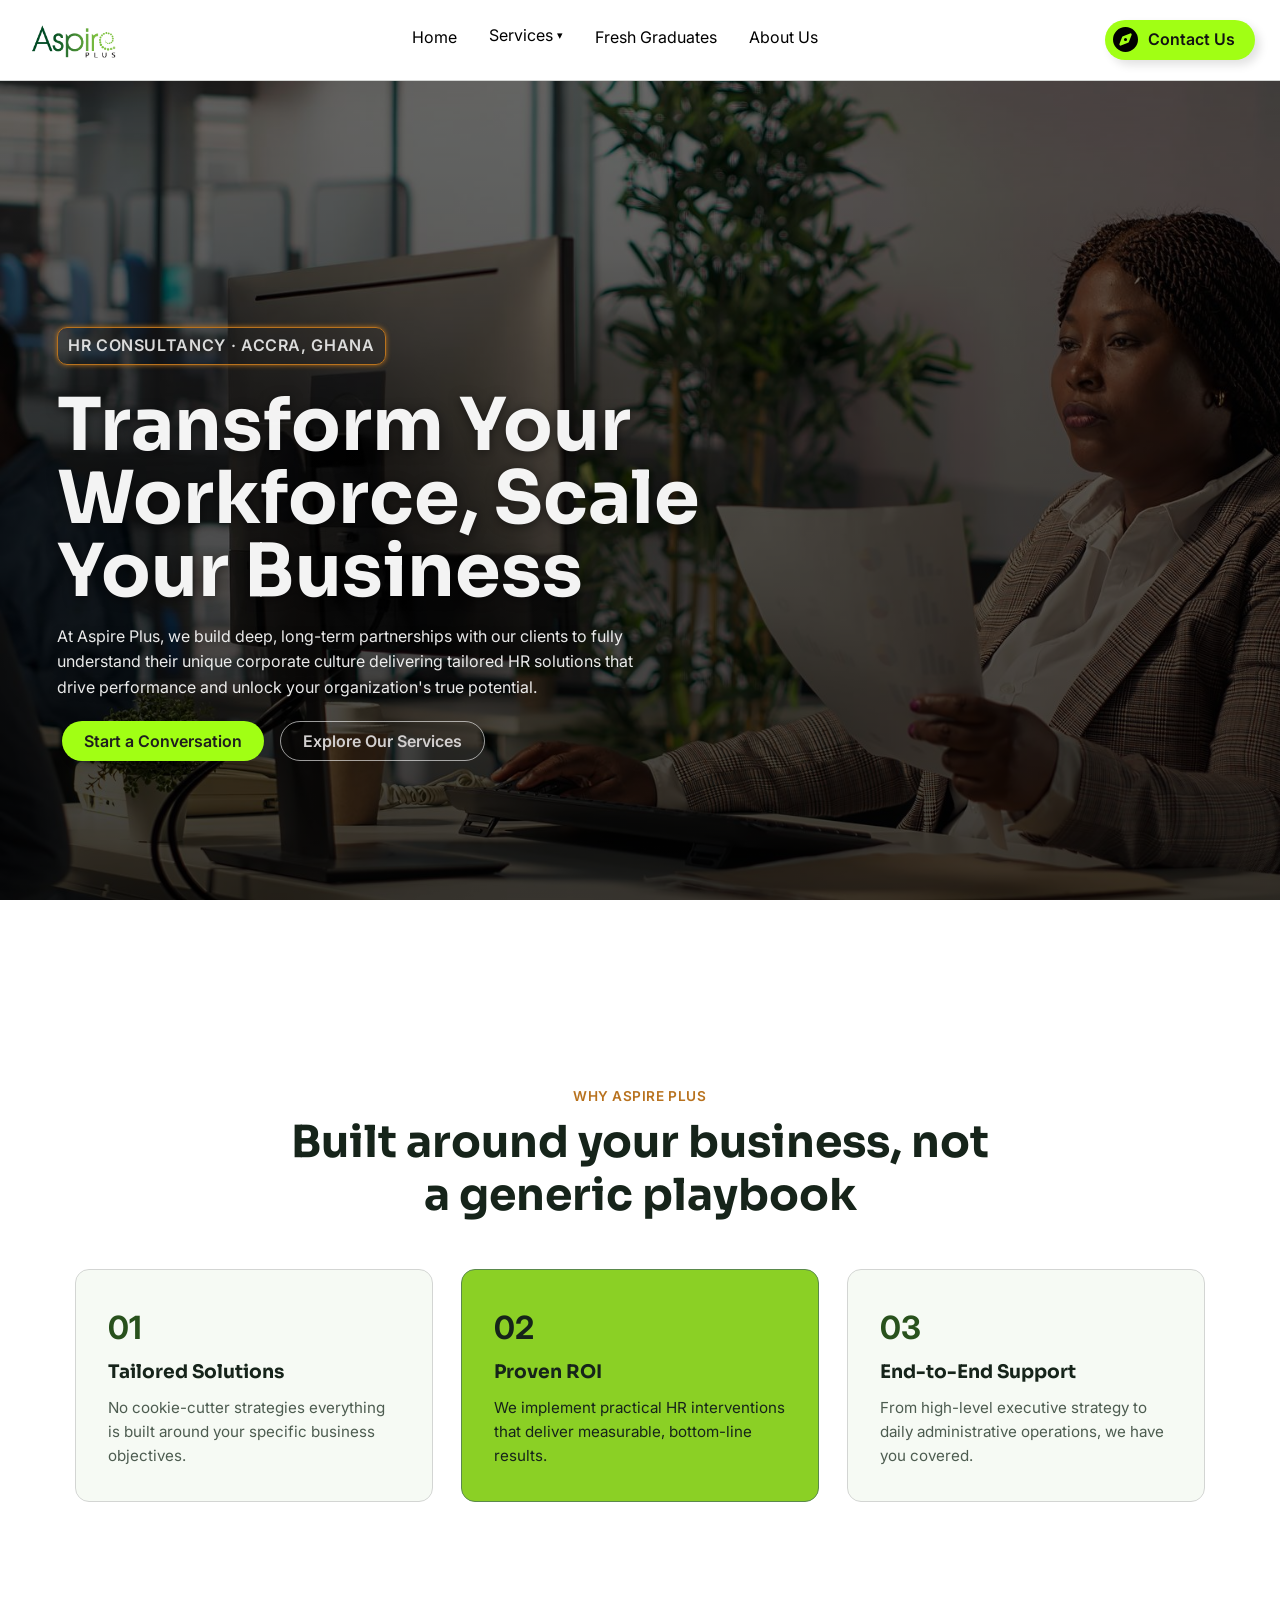
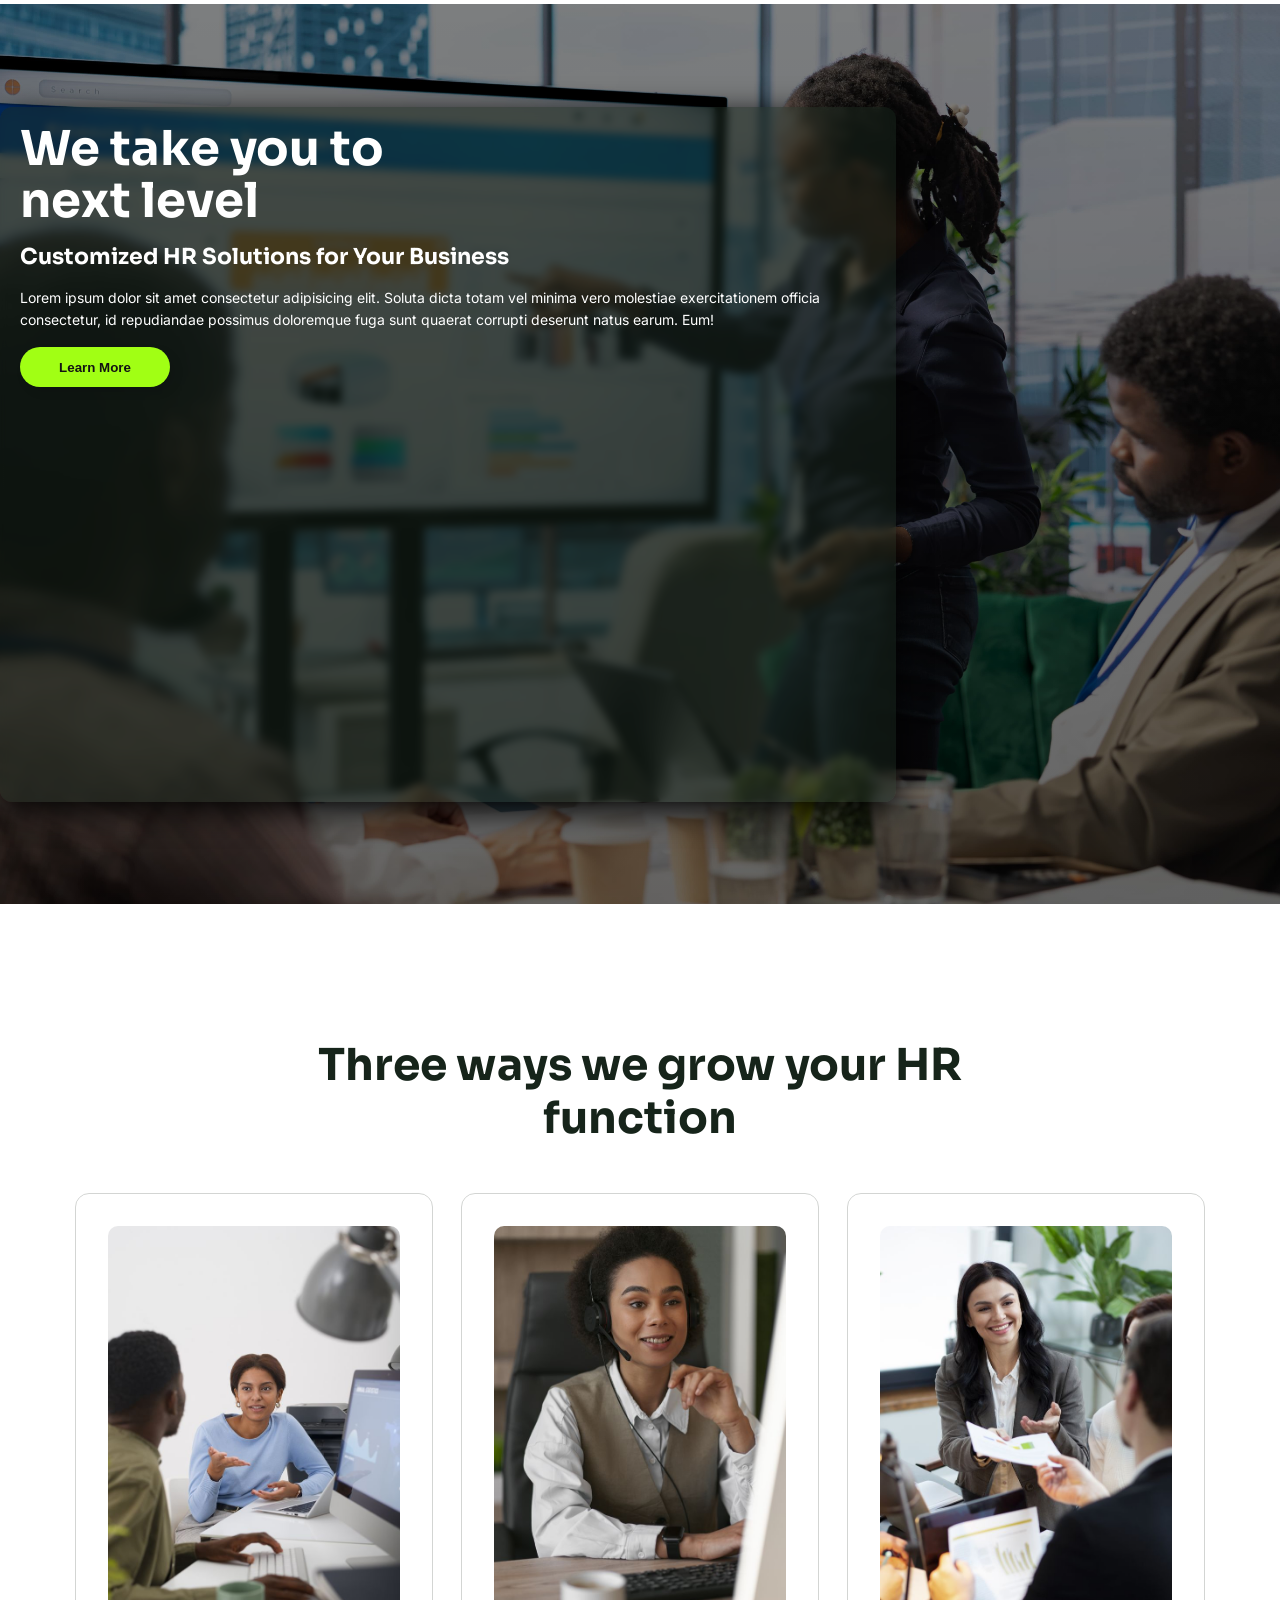
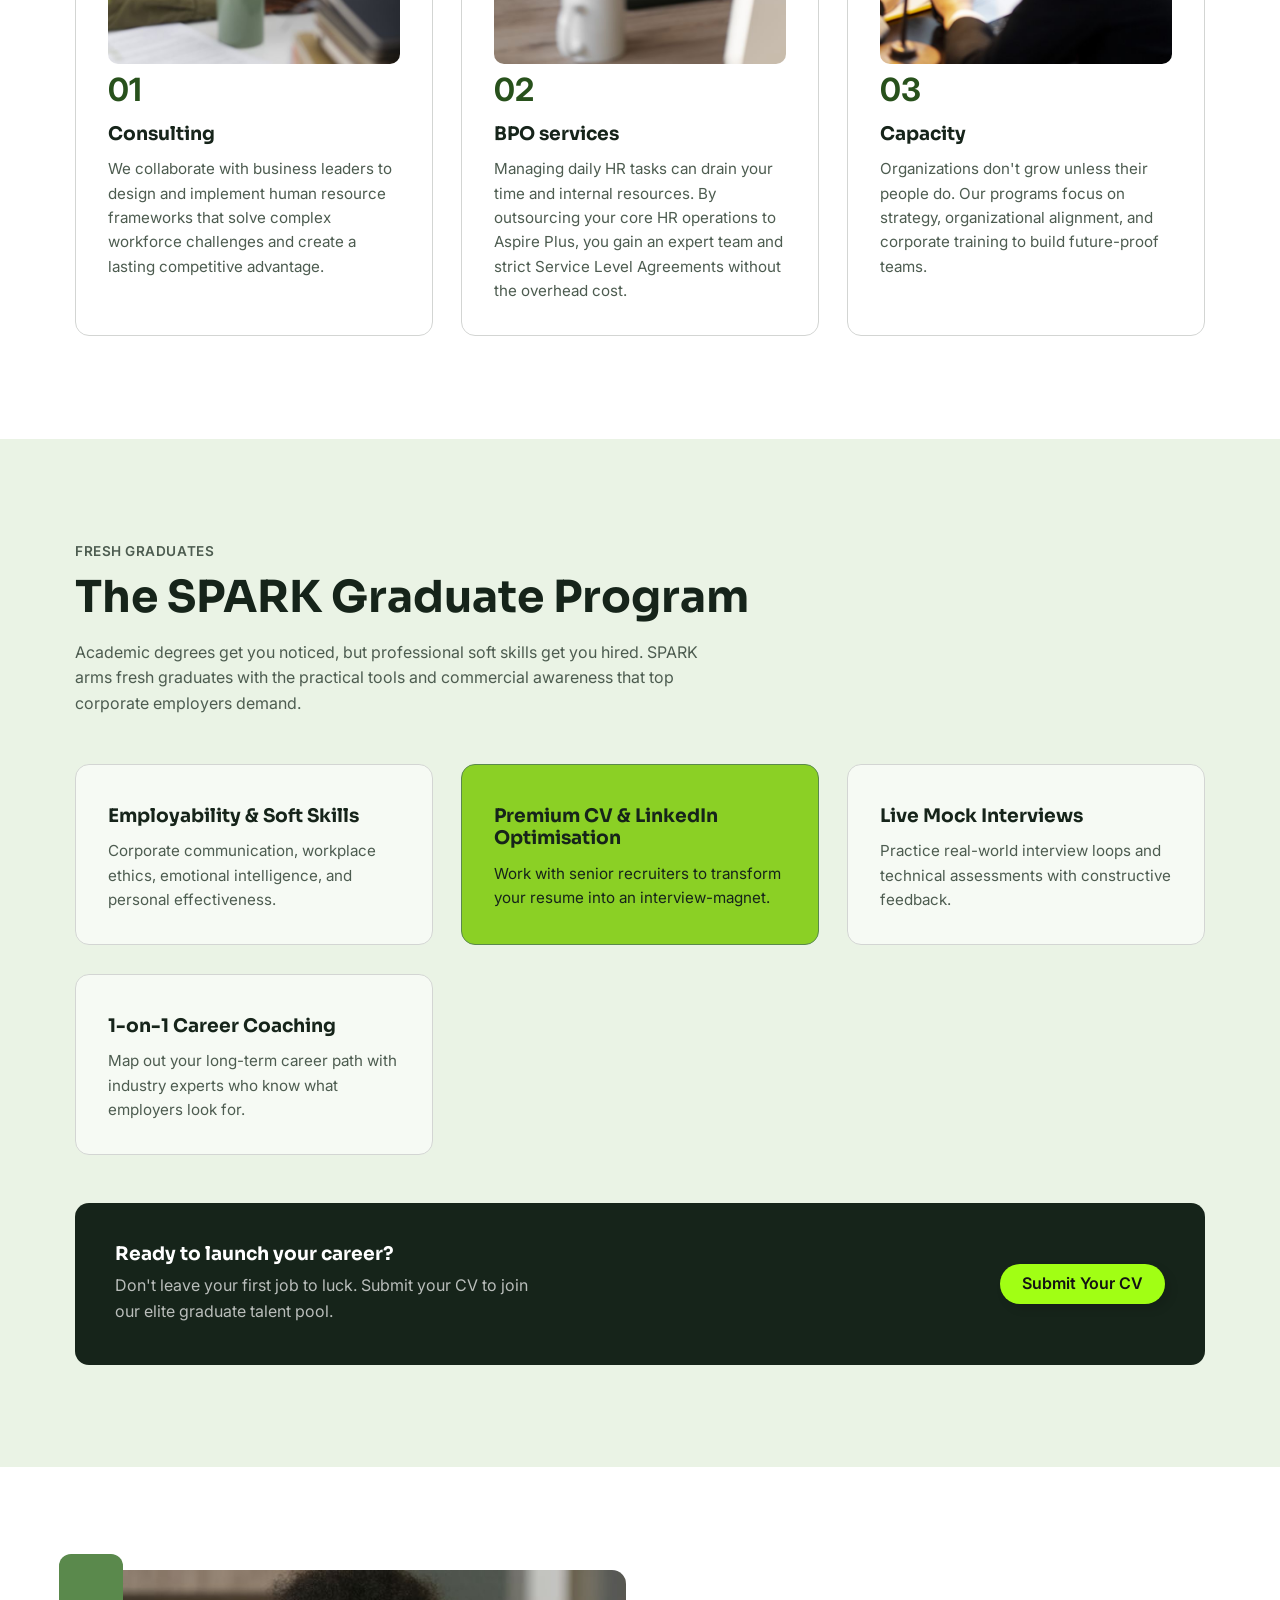
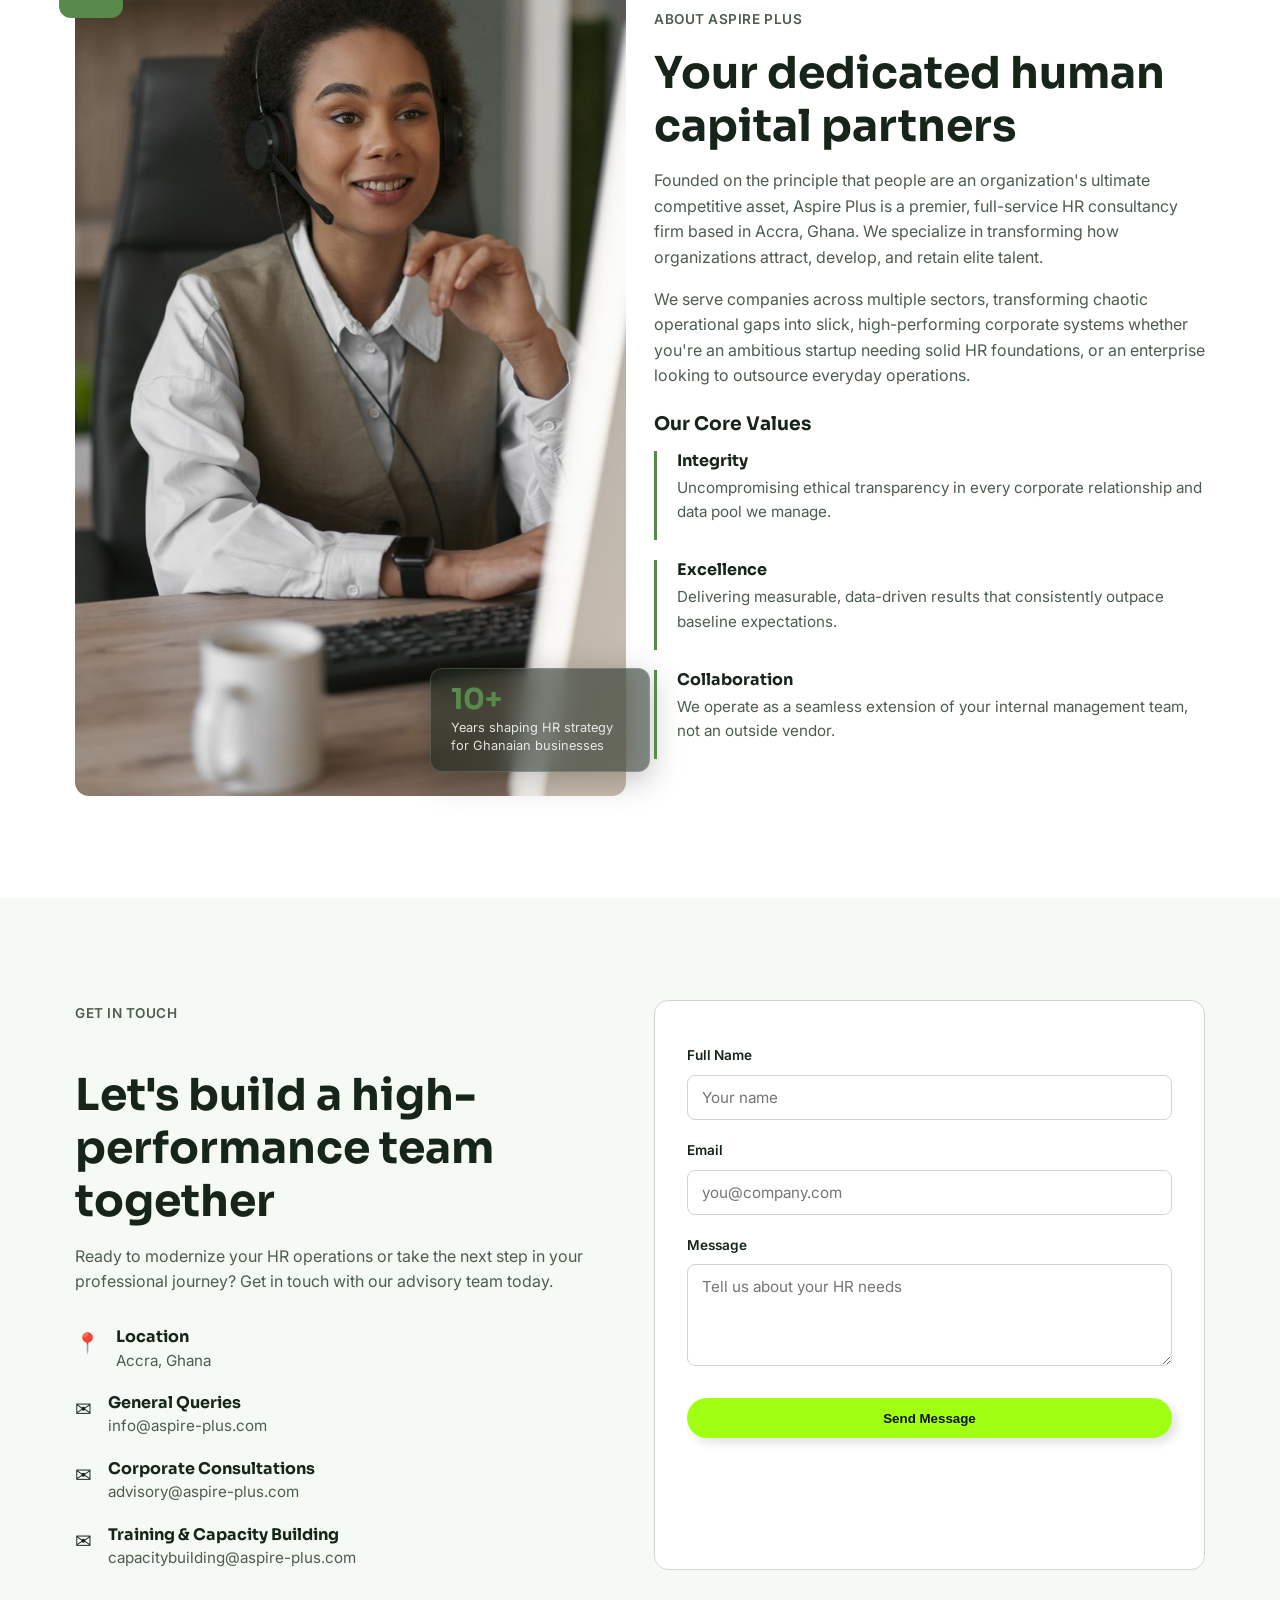
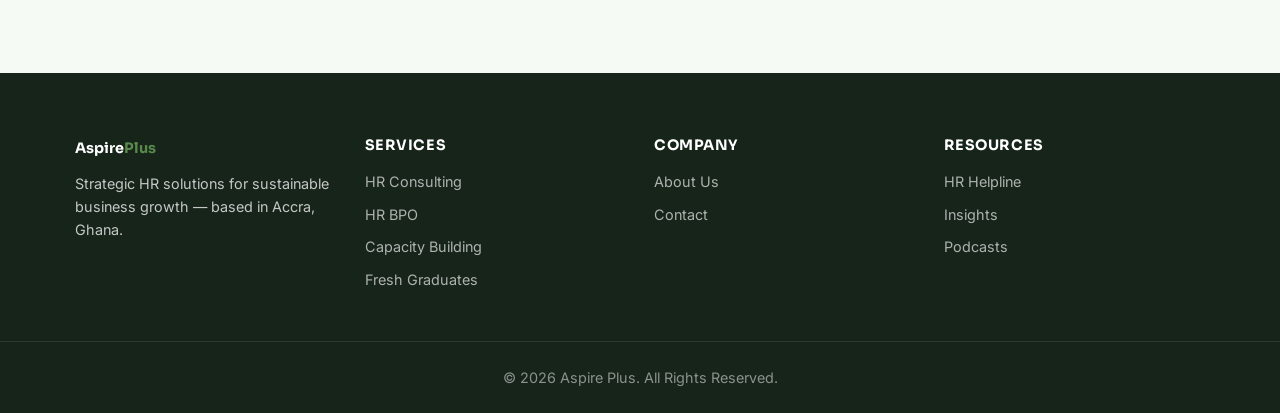
==== index.html @ 20a49a70 "first commit" ====
<!DOCTYPE html>
<html lang="en">

<head>
  <meta charset="UTF-8">
  <meta name="viewport" content="width=device-width, initial-scale=1.0">
  <link rel="stylesheet" href="style.css">
  <link rel="preconnect" href="https://fonts.googleapis.com">
  <link rel="preconnect" href="https://fonts.gstatic.com" crossorigin>
  <link
    href="https://fonts.googleapis.com/css2?family=Inter:wght@400;500;600;700&family=Sora:wght@600;700;800&display=swap"
    rel="stylesheet">
  <meta name="description" content="Aspire Plus is a premier HR consultancy in Accra, Ghana, offering strategic HR consulting, HR BPO, capacity building, and graduate development programs.">
<link rel="icon" href="images/logo.png">
<meta property="og:title" content="Aspire Plus | Strategic HR Solutions, Accra">
<meta property="og:description" content="Aspire Plus is a premier HR consultancy in Accra, Ghana, offering strategic HR consulting, HR BPO, capacity building, and graduate development programs.">
<meta property="og:type" content="website">
<title>Aspire Plus | Strategic HR Solutions, Accra</title>
  <noscript><style>.scroll-fade{opacity:1!important;transform:none!important;}</style></noscript>
</head>

<body>

  <header class="site-header">
  <div class="nav">
    <a href="#top" class="logo"><img src="images/logo.png" alt="Aspire Plus" width="100"></a>

    <nav class="nav-links" id="nav-links">
      <a href="index.html">Home</a>

      <div class="nav-dropdown">
        <button class="dropdown-toggle" type="button" aria-expanded="false">
          Services <span class="caret">&#9662;</span>
        </button>
        <div class="dropdown-menu">
          <a href="consulting.html">HR Consulting</a>
          <a href="bpo.html">HR BPO</a>
          <a href="capacity.html">Capacity Building</a>
        </div>
      </div>

      <a href="#spark">Fresh Graduates</a>
      <a href="#about">About Us</a>
    </nav>

    <div class="header-actions">
      <a href="contact.html" class="btn-explore">
        <svg class="svgIcon" viewBox="0 0 512 512" height="1em" xmlns="http://www.w3.org/2000/svg">
          <path
            d="M256 512A256 256 0 1 0 256 0a256 256 0 1 0 0 512zm50.7-186.9L162.4 380.6c-19.4 7.5-38.5-11.6-31-31l55.5-144.3c3.3-8.5 9.9-15.1 18.4-18.4l144.3-55.5c19.4-7.5 38.5 11.6 31 31L325.1 306.7c-3.2 8.5-9.9 15.1-18.4 18.4zM288 256a32 32 0 1 0 -64 0 32 32 0 1 0 64 0z">
          </path>
        </svg>
        Contact Us
      </a>
    </div>

    <button class="nav-toggle" id="nav-toggle" aria-label="Toggle navigation menu" aria-expanded="false" aria-controls="nav-links">
      <span></span>
      <span></span>
      <span></span>
    </button>
  </div>
</header>

  <main id="top">

    <!-- HERO -->
    <section class="hero">
      <div class="wrap hero-grid">
        <div class="hero-copy scroll-fade">
          <p class="eyebrow">HR Consultancy · Accra, Ghana</p>
          <h1>Transform Your Workforce, Scale Your Business</h1>
          <!-- <h2>Strategic HR solutions designed for sustainable growth</h2> -->
          <p>At Aspire Plus, we build deep, long-term partnerships with our clients to fully understand their unique
            corporate culture delivering tailored HR solutions that drive performance and unlock your organization's
            true potential.</p>
          <div class="hero-actions">
            <a href="#contact" class="btn">Start a Conversation</a>
            <a href="#services" class="btn btn-outline">Explore Our Services</a>
          </div>
        </div>
        <div class="hero-visual" aria-hidden="true"></div>
      </div>
    </section>

    <!-- WHY CHOOSE -->
    <section class="why">
      <div class="wrap">
        <p class="eyebrow scroll-fade">Why Aspire Plus</p>
        <h2 class="scroll-fade">Built around your business, not a generic playbook</h2>
        <div class="grid grid-3">
          <div class="card scroll-fade">
            <span class="num">01</span>
            <h3>Tailored Solutions</h3>
            <p>No cookie-cutter strategies everything is built around your specific business objectives.</p>
          </div>
          <div class="card card-2 scroll-fade">
            <span class="num">02</span>
            <h3>Proven ROI</h3>
            <p>We implement practical HR interventions that deliver measurable, bottom-line results.</p>
          </div>
          <div class="card scroll-fade">
            <span class="num">03</span>
            <h3>End-to-End Support</h3>
            <p>From high-level executive strategy to daily administrative operations, we have you covered.</p>
          </div>
        </div>
      </div>
    </section>


    <section class="at-your-service">
      <div class="contain">
        <h1>We take you to <br> next level</h1>
        <h2>Customized HR Solutions for Your Business</h2>
        <p>Lorem ipsum dolor sit amet consectetur adipisicing elit. Soluta dicta totam vel minima vero molestiae exercitationem officia consectetur, id repudiandae possimus doloremque fuga sunt quaerat corrupti deserunt natus earum. Eum!</p>
        <button>Learn More</button>
      </div>
    </section>


    <section class="services" id="services">
      <div class="wrap">
        <p class="eyebrow scroll-fade">What We Do</p>
        <h2 class="scroll-fade">Three ways we grow your HR function</h2>
        <div class="grid grid-3">
          <div class="card scroll-fade">
            <div class="service-image"><img src="images/medium-shot-people-chatting-work.jpg" alt=""></div>
            <span class="num">01</span>
            <h3>Consulting</h3>
            <p>We collaborate with business leaders to design and implement human resource frameworks that solve complex workforce
            challenges and create a lasting competitive advantage.</p>
          </div>
          <div class="card scroll-fade">
            <div class="service-image"><img src="images/medium-shot-female-economist-working-office.jpg" alt=""></div>
            <span class="num">02</span>
            <h3>BPO services</h3>
            <p>Managing daily HR tasks can drain your time and internal resources. By outsourcing your core HR operations to Aspire
            Plus, you gain an expert team and strict Service Level Agreements without the overhead cost.</p>
          </div>
          <div class="card scroll-fade">
            <div class="service-image"><img src="images/close-up-smiley-people-working-together.jpg" alt=""></div>
            <span class="num">03</span>
            <h3>Capacity</h3>
            <p>Organizations don't grow unless their people do. Our programs focus on strategy, organizational alignment, and
            corporate training to build future-proof teams.</p>
          </div>
        </div>
      </div>
    </section>

    <!-- SPARK / FRESH GRADUATES -->
    <section id="spark" class="spark-section">
      <div class="wrap">
        <p class="eyebrow scroll-fade">Fresh Graduates</p>
        <h1 class="scroll-fade">The SPARK Graduate Program</h1>
        <p>Academic degrees get you noticed, but professional soft skills get you hired. SPARK arms fresh graduates with
          the practical tools and commercial awareness that top corporate employers demand.</p>
        <div class="grid grid-2">
          <div class="card scroll-fade">
            <h3>Employability &amp; Soft Skills</h3>
            <p>Corporate communication, workplace ethics, emotional intelligence, and personal effectiveness.</p>
          </div>
          <div class="card card-2 scroll-fade">
            <h3>Premium CV &amp; LinkedIn Optimisation</h3>
            <p>Work with senior recruiters to transform your resume into an interview-magnet.</p>
          </div>
          <div class="card scroll-fade">
            <h3>Live Mock Interviews</h3>
            <p>Practice real-world interview loops and technical assessments with constructive feedback.</p>
          </div>
          <div class="card scroll-fade">
            <h3>1-on-1 Career Coaching</h3>
            <p>Map out your long-term career path with industry experts who know what employers look for.</p>
          </div>
        </div>
        <div class="spark-cta scroll-fade">
          <div>
            <h3>Ready to launch your career?</h3>
            <p>Don't leave your first job to luck. Submit your CV to join our elite graduate talent pool.</p>
          </div>
          <a href="#contact" class="btn">Submit Your CV</a>
        </div>
      </div>
    </section>

    <!-- ABOUT -->
    <section id="about" class="about-section">
      <div class="wrap grid grid-2 about-grid">
        <div class="image-frame scroll-fade">
          <div class="accent-strip" aria-hidden="true"></div>
          <img src="images/medium-shot-female-economist-working-office.jpg" alt="Aspire Plus HR consultant reviewing a client strategy">
          <div class="glass-stat">
            <!-- EDIT ME: swap in a real number — years operating, clients served, etc. -->
            <div class="stat-num">10+</div>
            <div class="stat-label">Years shaping HR strategy for Ghanaian businesses</div>
          </div>
        </div>
        <div>
          <p class="eyebrow scroll-fade">About Aspire Plus</p>
          <h1 class="scroll-fade">Your dedicated human capital partners</h1>
          <p>Founded on the principle that people are an organization's ultimate competitive asset, Aspire Plus is a
            premier, full-service HR consultancy firm based in Accra, Ghana. We specialize in transforming how
            organizations attract, develop, and retain elite talent.</p>
          <p>We serve companies across multiple sectors, transforming chaotic operational gaps into slick,
            high-performing corporate systems whether you're an ambitious startup needing solid HR foundations, or an
            enterprise looking to outsource everyday operations.</p>
          <h3 class="scroll-fade">Our Core Values</h3>
          <ul class="values-list scroll-fade">
            <li>
              <h4>Integrity</h4>
              <p>Uncompromising ethical transparency in every corporate relationship and data pool we manage.</p>
            </li>
            <li>
              <h4>Excellence</h4>
              <p>Delivering measurable, data-driven results that consistently outpace baseline expectations.</p>
            </li>
            <li>
              <h4>Collaboration</h4>
              <p>We operate as a seamless extension of your internal management team, not an outside vendor.</p>
            </li>
          </ul>
        </div>
      </div>
    </section>

    <!-- CONTACT -->
    <section id="contact" class="contact-section">
      <div class="wrap grid grid-2">
        <div>
          <p class="eyebrow scroll-fade">Get In Touch</p>
          <h1 class="scroll-fade">Let's build a high-performance team together</h1>
          <p>Ready to modernize your HR operations or take the next step in your professional journey? Get in touch with
            our advisory team today.</p>
          <ul class="contact-list scroll-fade">
            <li>
              <span class="icon">📍</span>
              <div>
                <h4>Location</h4>
                <p>Accra, Ghana</p>
              </div>
            </li>
            <li>
              <span class="icon">✉</span>
              <div>
                <h4>General Queries</h4>
                <p>info@aspire-plus.com</p>
              </div>
            </li>
            <li>
              <span class="icon">✉</span>
              <div>
                <h4>Corporate Consultations</h4>
                <p>advisory@aspire-plus.com</p>
              </div>
            </li>
            <li>
              <span class="icon">✉</span>
              <div>
                <h4>Training &amp; Capacity Building</h4>
                <p>capacitybuilding@aspire-plus.com</p>
              </div>
            </li>
          </ul>
        </div>
        <form
          class="contact-form scroll-fade"
          id="contact-form"
          name="contact"
          method="POST"
          data-netlify="true"
          netlify-honeypot="bot-field"
        >
          <input type="hidden" name="form-name" value="contact">
          <p class="hidden-field">
            <label>Don't fill this out if you're human: <input name="bot-field"></label>
          </p>

          <label for="name">Full Name</label>
          <input id="name" name="name" type="text" placeholder="Your name" required>
          <label for="email">Email</label>
          <input id="email" name="email" type="email" placeholder="you@company.com" required>
          <label for="message">Message</label>
          <textarea id="message" name="message" rows="4" placeholder="Tell us about your HR needs" required></textarea>
          <button type="submit" id="submit-btn" class="btn btn-full">Send Message</button>
          <p class="form-message" id="form-message" role="status" aria-live="polite"></p>
        </form>
      </div>
    </section>

  </main>

  <footer class="site-footer">
  <div class="wrap grid grid-4">
    <div class="footer-brand">
      <p class="foot-logo">Aspire<span>Plus</span></p>
      <p>Strategic HR solutions for sustainable business growth — based in Accra, Ghana.</p>
    </div>
    <div>
      <h4>Services</h4>
      <a href="consulting.html">HR Consulting</a>
      <a href="bpo.html">HR BPO</a>
      <a href="capacity.html">Capacity Building</a>
      <a href="#spark">Fresh Graduates</a>
    </div>
    <div>
      <h4>Company</h4>
      <a href="#about">About Us</a>
      <a href="#contact">Contact</a>
    </div>
    <div>
      <h4>Resources</h4>
      <a href="#">HR Helpline</a>
      <a href="#">Insights</a>
      <a href="#">Podcasts</a>
    </div>
  </div>
  <p class="foot-bottom">&copy; <span id="year"></span> Aspire Plus. All Rights Reserved.</p>
</footer>

  <script src="script.js"></script>
</body>

</html>
---- style.css ----
* {
  margin: 0;
  padding: 0;
  box-sizing: border-box;
}

:root {
  --bg: #ffffff;
  --bg-alt: #f6faf4;
  --ink: #16241a;
  --ink-soft: #4d5c50;
  --border: #d3d5d3;

  --green: #5a894c;
  --green-dark: #28511c;
  --green-light: #eaf3e5;
  --accent: #e2963a;
  --accent-dark: #b8721e;

  --font-head: 'Sora', 'Segoe UI', sans-serif;
  --font-body: 'Inter', 'Segoe UI', sans-serif;

  --radius: 14px;
  --section-pad: clamp(4rem, 8vw, 7rem);
  --max: 1180px;
}

/* Base typography — nothing set this before, so text was silently
   falling back to browser defaults everywhere. */
body {
  font-family: var(--font-body);
  color: var(--ink);
  background: var(--bg);
  line-height: 1.6;
}

h1,
h2,
h3,
h4 {
  font-family: var(--font-head);
  line-height: 1.2;
}

img {
  max-width: 100%;
  display: block;
}

/* .wrap was previously an empty rule — used as the content wrapper
   in every section but doing nothing. This is what actually makes
   --max useful and keeps content centered and readable at any width. */
.wrap {
  width: 100%;
  max-width: var(--max);
  margin: 0 auto;
  padding: 0 clamp(20px, 4vw, 25px);
}

/* Small uppercase label — used above a heading throughout the site. */
.eyebrow {
  display: inline-block;
  font-family: var(--font-body);
  font-size: 0.85rem;
  font-weight: 600;
  letter-spacing: 0.04em;
  text-transform: uppercase;
  color: var(--accent-dark);
}

header {
  background: var(--bg);
  border-bottom: 1px solid var(--border);
  position: sticky;
  top: 0;
  z-index: 100;
}

.logo-text {
  font-family: var(--font-head);
  font-size: 1.3rem;
  font-weight: 700;
  color: var(--ink);
  text-decoration: none;
  white-space: nowrap;
}

.logo-text .accent {
  color: var(--green-dark);
}

.nav {
  display: flex;
  justify-content: space-between;
  align-items: center;
  flex-wrap: wrap;
  padding: 15px 25px;
  gap: 10px;
}

.nav-links {
  padding: 10px;
  display: flex;
  gap: 2rem;
  flex-wrap: wrap;
}

.nav-links a {
  text-decoration: none;
  font-size: 1rem;
  color: black;
  position: relative;
  padding-bottom: 4px;
}

.nav-links a::after {
  content: "";
  position: absolute;
  left: 0;
  bottom: 0;
  width: 100%;
  height: 2px;
  background: var(--green-dark);
  transform: scaleX(0);
  transform-origin: left;
  transition: transform 0.3s ease;
}

.nav-links a:hover::after {
  transform: scaleX(1);
}

/* ── Services dropdown ──
   Groups HR Consulting / HR BPO / Capacity Building under one nav
   item instead of three separate top-level links — the header was
   getting crowded with six+ items plus the CTA button. */
.nav-dropdown {
  position: relative;
}

.dropdown-toggle {
  background: none;
  border: none;
  font-family: var(--font-body);
  font-size: 1rem;
  color: black;
  cursor: pointer;
  display: flex;
  align-items: center;
  gap: 4px;
  padding: 0 0 4px;
}

.dropdown-toggle .caret {
  font-size: 0.7em;
  transition: transform 0.2s ease;
}

.nav-dropdown.open .dropdown-toggle .caret {
  transform: rotate(180deg);
}

.dropdown-menu {
  position: absolute;
  top: calc(100% + 14px);
  left: 50%;
  transform: translateX(-50%);
  background: var(--bg);
  border: 1px solid var(--border);
  border-radius: 10px;
  box-shadow: 0 12px 32px rgba(0, 0, 0, 0.12);
  min-width: 220px;
  padding: 10px;
  display: none;
  flex-direction: column;
  gap: 2px;
  z-index: 120;
}

.nav-dropdown.open .dropdown-menu {
  display: flex;
}

.dropdown-menu a {
  padding: 10px 12px;
  border-radius: 6px;
  font-size: 0.95rem;
}

.dropdown-menu a::after {
  display: none;
}

.dropdown-menu a:hover {
  background: var(--green-light);
}

/* ── Hamburger toggle (mobile) — hidden on desktop ── */
.nav-toggle {
  display: none;
  flex-direction: column;
  justify-content: center;
  gap: 5px;
  width: 32px;
  height: 32px;
  background: none;
  border: none;
  cursor: pointer;
  padding: 0;
  z-index: 200;
}


.nav-toggle span {
  width: 100%;
  height: 2px;
  background: var(--ink);
  border-radius: 2px;
  transition: transform 0.3s ease, opacity 0.3s ease;
}

.nav-toggle.open span:nth-child(1) {
  transform: translateY(7px) rotate(45deg);
}

.nav-toggle.open span:nth-child(2) {
  opacity: 0;
}

.nav-toggle.open span:nth-child(3) {
  transform: translateY(-7px) rotate(-45deg);
}

.nav-overlay {
  display: none;
  position: fixed;
  inset: 0;
  background: rgba(0, 0, 0, 0.45);
  z-index: 150;
}

.nav-overlay.open {
  display: block;
}

/* ==========================================================================
   SCROLL FADE-IN ANIMATION HOOKS
   ========================================================================== */
.scroll-fade {
  opacity: 0;
  transform: translateY(40px);
  transition: opacity 0.8s cubic-bezier(0.25, 0.46, 0.45, 0.94),
    transform 0.8s cubic-bezier(0.25, 0.46, 0.45, 0.94);
  will-change: opacity, transform;
}

/* Triggered safely when element hits the visible scroll viewport window */
.scroll-fade.appear {
  opacity: 1;
  transform: translateY(0);
}

@media (prefers-reduced-motion: reduce) {
  .scroll-fade {
    opacity: 1;
    transform: none;
    transition: none;
  }
}


/* Renamed from the duplicate "hero-actions" that was also used for the
   two hero CTA buttons — same class, two unrelated jobs, easy to
   misread as one thing. Now each wrapper has its own name. */
.header-actions {
  display: flex;
  align-items: center;
}

.btn-explore {
  width: 150px;
  height: 40px;
  display: flex;
  align-items: center;
  justify-content: flex-start;
  gap: 10px;
  background-color: rgb(161, 255, 20);
  border-radius: 30px;
  color: rgb(19, 19, 19);
  font-weight: 600;
  border: none;
  position: relative;
  cursor: pointer;
  box-shadow: 5px 5px 10px rgba(0, 0, 0, 0.116);
  padding-left: 8px;
  transition-duration: .5s;
  text-decoration: none;
}

.btn-explore .svgIcon {
  height: 25px;
  transition-duration: 1.5s;
}

.btn-explore .bell path {
  fill: rgb(19, 19, 19);
}

.btn-explore:hover {
  background-color: rgb(192, 255, 20);
  transition-duration: .5s;
}

.btn-explore:active {
  transform: scale(0.97);
  transition-duration: .2s;
}

.btn-explore:hover .svgIcon {
  transform: rotate(250deg);
  transition-duration: 1.5s;
}

/* ================================
   HERO
   ================================ */
.hero {
  width: 100%;
  min-height: 100vh;
  display: flex;
  flex-direction: column;
  justify-content: center;
  background: linear-gradient(180deg, rgba(0, 0, 0, 0.55), rgba(0, 0, 0, 0.75)),
    url(images/successful-businesswoman-manages-financial-planning-project-development.jpg);
  background-position: center;
  background-repeat: no-repeat;
  background-size: cover;
  background-attachment: fixed;
  padding: 2rem 3rem 3rem 2rem;
}

.hero .wrap {
  margin-left: 0;
  max-width: none;
}



.hero-copy {
  padding: 10px 0px;
  max-width: 1000px;
  margin-left: 0;
}

.hero-copy .eyebrow {
  font-size: 1rem;
  border: 1px solid var(--accent-dark);
  width: fit-content;
  border-radius: 10px;
  padding: 5px 10px;
  text-align: center;
  margin-top: 3rem;
  color: rgba(243, 243, 243, 0.887);
  box-shadow: 0 0 5px var(--accent-dark);
  text-shadow: none;
}

.hero-copy h1 {
  font-size: clamp(32px, 6vw, 73px);
  max-width: 70%;
  color: rgba(255, 255, 255, 0.953);
  line-height: 1;
  margin-top: 0.5rem;
  text-shadow: 0 2px 12px rgba(0, 0, 0, 0.5);
  margin-bottom: 1rem;
}

.hero-copy h2 {
  font-size: clamp(18px, 3vw, 32px);
  max-width: 90%;
  color: rgba(255, 255, 255, 0.809);
  line-height: 1.3;
  margin-top: 0.5rem;
  margin-bottom: 1rem;
  text-shadow: 0 2px 12px rgba(0, 0, 0, 0.5);
}

.hero p {
  color: rgba(255, 255, 255, 0.911);
  max-width: min(600px, 90%);
  font-family: var(--font-body);
  margin-bottom: 1rem;
  text-shadow: 0 1px 8px rgba(0, 0, 0, 0.4);
}

.hero-actions {
  padding: 5px;
  display: flex;
  gap: 1rem;
  flex-wrap: wrap;
}

.hero-actions .btn {
  font-size: 1rem;
  text-decoration: none;
  color: rgb(30, 30, 30);
  font-family: var(--font-body);
}

.hero-actions .btn-outline {
  color: rgb(210, 207, 207);
}

.btn {
  width: auto;
  height: 40px;
  display: flex;
  align-items: center;
  justify-content: center;
  gap: 10px;
  background-color: rgb(161, 255, 20);
  border-radius: 30px;
  color: rgb(19, 19, 19);
  font-weight: 600;
  border: none;
  cursor: pointer;
  box-shadow: 5px 5px 10px rgba(0, 0, 0, 0.116);
  padding: 10px 22px;
  transition-duration: .5s;
  text-decoration: none;
}

.btn:hover {
  box-shadow: 0 0 5px rgb(192, 255, 20);
  color: black;
}

.btn-outline {
  background: transparent;
  color: #fff;
  border: 1px solid rgba(255, 255, 255, 0.6);
  box-shadow: none;
}

.btn-outline:hover {
  background: rgba(255, 255, 255, 0.12);
  box-shadow: none;
  color: #fff;
}

.btn-full {
  width: 100%;
}

/* ================================
   SHARED CARD + GRID SYSTEM
   Used by: why, services-teaser, service-section, spark-section
   auto-fit/minmax reflows the column count based on available space —
   no breakpoints needed.
   ================================ */
.grid {
  display: grid;
  gap: clamp(1rem, 3vw, 1.75rem);
}

.grid-3 {
  grid-template-columns: repeat(auto-fit, minmax(240px, 1fr));
}

.grid-2 {
  grid-template-columns: repeat(auto-fit, minmax(280px, 1fr));
}

.grid-4 {
  grid-template-columns: repeat(auto-fit, minmax(180px, 1fr));
}

.grid-pillars {
  grid-template-columns: repeat(auto-fit, minmax(260px, 1fr));
}

.card {
  background: var(--bg-alt);
  border: 1px solid var(--border);
  border-radius: var(--radius);
  padding: clamp(1.5rem, 3vw, 2rem);
  transition: box-shadow 0.3s ease, transform 0.3s ease;
}

.card:hover {
  box-shadow: 0 0 0 1px var(--green), 0 8px 24px rgba(0, 0, 0, 0.08);
  transform: translateY(-4px);
  cursor: pointer;
}

.card h3,
.card h4 {
  margin-top: 0.5rem;
  color: var(--ink);
}

.card p {
  margin-top: 0.75rem;
  color: var(--ink-soft);
  font-size: 0.95rem;
}

.card .num {
  font-weight: 700;
  font-size: 2rem;
  color: var(--green-dark);
}

.card-2 {
  background-color: rgb(139, 208, 37);
  border-color: var(--green);
}

.card-2 .num,
.card-2 h3,
.card-2 p {
  color: var(--ink);
}

.learn-link {
  display: inline-block;
  margin-top: 1rem;
  color: var(--green-dark);
  font-weight: 600;
  text-decoration: none;
}

.learn-link:hover {
  text-decoration: underline;
}

/* ===============
service-header
=============== */
.service-hero {
  width: 100%;
  height: 100vh;
  display: flex;
  justify-content: center;
  align-items: center;
}

.service-hero h2 {
  font-size: clamp(32px, 7vw, 100px);
  max-width: 90%;
  color: rgba(64, 221, 21, 0.953);
  line-height: 1.1;
  margin-top: 0.5rem;
  text-shadow: 0 2px 12px rgba(0, 0, 0, 0.5);
}

.Consulting-hero {
  background: linear-gradient(180deg, rgba(0, 0, 0, 0.55), rgba(0, 0, 0, 0.75)),
    url(images/business-meeting-office.jpg);
  background-position: center;
  background-repeat: no-repeat;
  background-size: cover;
}

.BPO-hero {
  background: linear-gradient(180deg, rgba(0, 0, 0, 0.55), rgba(0, 0, 0, 0.75)),
    url(images/woman-having-online-meeting-work.jpg);
  background-position: center;
  background-repeat: no-repeat;
  background-size: cover;
}

.Capacity-hero {
  background: linear-gradient(180deg, rgba(0, 0, 0, 0.55), rgba(0, 0, 0, 0.75)),
    url(images/medium-shot-people-working-together.jpg);
  background-position: center;
  background-repeat: no-repeat;
  background-size: cover;
}

/* ================================
   WHY / SERVICES / SERVICES-TEASER
   (three sections share this same look — combined into one rule
   set instead of repeating the same declarations twice)
   ================================ */
.why,
.services,
.services-teaser {
  width: 100%;
  padding: var(--section-pad) 0;
  text-align: center;
}

.why .eyebrow,
.services .eyebrow,
.services-teaser .eyebrow {
  margin-bottom: 0.5rem;
}

.why h2,
.services h2,
.services-teaser h2 {
  font-size: clamp(28px, 4vw, 44px);
  margin-bottom: clamp(2rem, 5vw, 3rem);
  max-width: 700px;
  margin-left: auto;
  margin-right: auto;
}

.why .card,
.services .card,
.services-teaser .card {
  text-align: left;
}

.service-image img {
  min-height: 200px;
  width: 100%;
  object-fit: contain;
  border-radius: 10px;
  transition: all 0.3s ease-in;
}

/* ================================
   WHAT WE DO — SERVICE CARDS
   (this is the block to edit for the 3 cards under "What We Do" —
   it overrides the shared .card styling above just for this section)
   ================================ */
.services .card {
  background: #fff;
  border-color: var(--border);
}

.services .card h3 {
  color: var(--ink);
}

.services .card .num {
  color: var(--green-dark);
}

.services .card p {
  color: var(--ink-soft);
}

.services .card:hover {
  box-shadow: 0 0 0 1px var(--green), 0 8px 24px rgba(0, 0, 0, 0.08);
}

/* at-your service */
.at-your-service {
  width: 100%;
  height: 100vh;
  padding: var(--section-pad) 0;
  text-align: center;
  background: linear-gradient(rgba(0, 0, 0, 0.5), rgba(0, 0, 0, 0.6)), url(images/advisory-board-members-team-leaders-gathering-review-project-outcomes\ \(1\).jpg);
  background-position: center;
  background-repeat: no-repeat;
  background-size: cover;
  display: flex;
  align-items: center;
}

.contain{
  text-align: left;
  padding: 0 40px;
   background: rgba(22, 36, 26, 0.55);
  backdrop-filter: blur(4px);
  -webkit-backdrop-filter: blur(10px);
  /* border: 1px solid rgba(255, 255, 255, 0.15); */
  border-radius: 12px;
  padding: 1rem 1.25rem;
  color: #fff;
  box-shadow: 0 8px 32px rgba(0, 0, 0, 1);
  width: 70%;
  height: 100%;
}

.contain h1{
  font-size: clamp(24px, 4.5vw, 48px);
  margin-bottom: 1rem;
  color: #fff;
  line-height: 1.1;
}

.contain h2{
  font-size: clamp(16px, 2vw, 22px);
  margin-bottom: 1rem;
  color: #fff;
}

.contain p{
  color: #fff;
  font-size: clamp(14px, 1vw, 16px);
  margin-bottom: 1rem;
}

.contain button{
  width: 150px;
  height: 40px;
  display: flex;
  align-items: center;
  justify-content: center;
  gap: 10px;
  background-color: rgb(161, 255, 20);
  border-radius: 30px;
  color: rgb(19, 19, 19);
  font-weight: 600;
  border: none;
  cursor: pointer;
  box-shadow: 5px 5px 10px rgba(0, 0, 0, 0.116);
  padding: 10px 22px;
}

/* ================================
   SERVICE SECTIONS (Consulting / BPO / Capacity Building)
   ================================ */
.service-section {
  width: 100%;
  padding: var(--section-pad) 0;
}

.service-section:nth-of-type(even) {
  background: var(--bg-alt);
}

.section-head {
  max-width: 680px;
  margin-bottom: clamp(2rem, 5vw, 3rem);
}

.section-head h1 {
  font-size: clamp(28px, 4vw, 44px);
  color: var(--ink);
  margin: 0.75rem 0 1rem;
}

.section-head p {
  color: var(--ink-soft);
}

.pillar-card {
  text-align: left;
}

/* ================================
   SPARK / FRESH GRADUATES
   ================================ */
.spark-section {
  width: 100%;
  padding: var(--section-pad) 0;
  background: var(--green-light);
}

.spark-section>.wrap>.eyebrow {
  display: block;
  margin-bottom: 0.5rem;
}

.spark-section>.wrap>h1 {
  font-size: clamp(28px, 4vw, 44px);
  margin-bottom: 1rem;
  max-width: 700px;
}

.spark-section>.wrap>p {
  color: var(--ink-soft);
  max-width: 640px;
  margin-bottom: clamp(2rem, 5vw, 3rem);
}

.spark-section .card {
  /* background: var(--bg); */
  text-align: left;
}

.spark-cta {
  margin-top: clamp(2rem, 5vw, 3rem);
  background: var(--ink);
  border-radius: var(--radius);
  padding: clamp(1.5rem, 4vw, 2.5rem);
  display: flex;
  justify-content: space-between;
  align-items: center;
  gap: 1.5rem;
  flex-wrap: wrap;
}

.spark-cta h3 {
  color: #fff;
}

.spark-cta p {
  color: rgba(255, 255, 255, 0.7);
  margin-top: 0.5rem;
  max-width: 420px;
}


/* ================================
   ABOUT
   ================================ */
.about-section {
  width: 100%;
  padding: var(--section-pad) 0;
}

.about-section h1 {
  font-size: clamp(28px, 4vw, 44px);
  margin: 0.75rem 0 1rem;
}

.about-section .eyebrow {
  margin-bottom: 0.25rem;
}

.about-section p {
  color: var(--ink-soft);
  margin-bottom: 1rem;
}

/* ── Image frame + floating glass stat card ──
   A photo with a small colored accent block at one corner and a
   frosted-glass stat card overlapping the opposite corner. Reusable
   anywhere a photo needs this treatment (about, service pages, etc). */
.image-frame {
  position: relative;
  width: 100%;
  min-height: 320px;
  border-radius: var(--radius);
}

.image-frame img {
  width: 100%;
  height: 100%;
  min-height: 320px;
  object-fit: cover;
  border-radius: var(--radius);
}

.image-frame .accent-strip {
  position: absolute;
  top: -16px;
  left: -16px;
  width: 64px;
  height: 64px;
  background: var(--green);
  border-radius: 12px;
  z-index: 1;
}

.glass-stat {
  position: absolute;
  bottom: 24px;
  right: -24px;
  max-width: 220px;
  background: rgba(22, 36, 26, 0.55);
  backdrop-filter: blur(14px);
  -webkit-backdrop-filter: blur(14px);
  border: 1px solid rgba(255, 255, 255, 0.15);
  border-radius: 12px;
  padding: 1rem 1.25rem;
  color: #fff;
  box-shadow: 0 8px 32px rgba(0, 0, 0, 0.25);
}

.glass-stat .stat-num {
  font-family: var(--font-head);
  font-size: 1.8rem;
  font-weight: 700;
  color: var(--green);
  line-height: 1;
}

.glass-stat .stat-label {
  font-size: 0.8rem;
  color: rgba(255, 255, 255, 0.85);
  margin-top: 0.35rem;
  line-height: 1.4;
}

.about-grid {
  align-items: center;
}

.about-section h3 {
  margin-top: 1.5rem;
  margin-bottom: 1rem;
  color: var(--ink);
}

.values-list {
  list-style: none;
  display: flex;
  flex-direction: column;
  gap: 1.25rem;
}

.values-list li {
  padding-left: 1.25rem;
  border-left: 3px solid var(--green);
}

.values-list h4 {
  margin-bottom: 0.35rem;
  color: var(--ink);
}

.values-list p {
  color: var(--ink-soft);
  font-size: 0.95rem;
}

/* ================================
   CONTACT
   ================================ */
.contact-section {
  width: 100%;
  padding: var(--section-pad) 0;
  background: var(--bg-alt);
}

.contact-section h1 {
  font-size: clamp(28px, 4vw, 44px);
  margin: 0.75rem 0 1rem;
}

.contact-section>.wrap>div:first-child>p {
  color: var(--ink-soft);
  margin-bottom: 2rem;
}

.contact-list {
  list-style: none;
  display: flex;
  flex-direction: column;
  gap: 1.25rem;
}

.contact-list li {
  display: flex;
  align-items: flex-start;
  gap: 1rem;
}

.contact-list .icon {
  font-size: 1.25rem;
  flex-shrink: 0;
}

.contact-list h4 {
  color: var(--ink);
  margin-bottom: 0.15rem;
}

.contact-list p {
  color: var(--ink-soft);
  font-size: 0.95rem;
}

.contact-form {
  background: var(--bg);
  border: 1px solid var(--border);
  border-radius: var(--radius);
  padding: clamp(1.5rem, 3vw, 2rem);
  display: flex;
  flex-direction: column;
  gap: 0.5rem;
}

.contact-form label {
  font-size: 0.85rem;
  font-weight: 600;
  color: var(--ink);
  margin-top: 0.75rem;
}

.contact-form input,
.contact-form textarea {
  width: 100%;
  padding: 12px 14px;
  border: 1px solid var(--border);
  border-radius: 8px;
  font-family: var(--font-body);
  font-size: 0.95rem;
  color: var(--ink);
  resize: vertical;
}

.contact-form input:focus,
.contact-form textarea:focus {
  outline: none;
  border-color: var(--green-dark);
}

.contact-form button {
  margin-top: 1.5rem;
}

.contact-form button:disabled {
  opacity: 0.6;
  cursor: not-allowed;
}

.form-message {
  margin-top: 0.75rem;
  font-size: 0.9rem;
  min-height: 1.2em;
}

.form-message.success {
  color: var(--green-dark);
}

.form-message.error {
  color: #b3261e;
}

/* Honeypot field — invisible to real visitors, catches spam bots */
.hidden-field {
  position: absolute;
  left: -9999px;
  width: 1px;
  height: 1px;
  overflow: hidden;
}

/* ================================
   FOOTER
   ================================ */
.site-footer {
  width: 100%;
  background: var(--ink);
  color: rgba(255, 255, 255, 0.75);
  padding: clamp(3rem, 6vw, 4rem) 0 1.5rem;
}

.site-footer .grid-4 {
  margin-bottom: 2.5rem;
}

.foot-logo {
  font-family: var(--font-head);
  font-size: 1.3rem;
  font-weight: 700;
  color: #fff;
  margin-bottom: 0.75rem;
}

.foot-logo span {
  color: var(--green);
}

.site-footer p {
  font-size: 0.9rem;
  line-height: 1.6;
}

.site-footer h4 {
  color: #fff;
  font-size: 0.9rem;
  text-transform: uppercase;
  letter-spacing: 0.04em;
  margin-bottom: 1rem;
}

.site-footer a {
  display: block;
  color: rgba(255, 255, 255, 0.65);
  text-decoration: none;
  font-size: 0.9rem;
  margin-bottom: 0.6rem;
  transition: color 0.2s ease;
}

.site-footer a:hover {
  color: var(--green);
}

.foot-bottom {
  text-align: center;
  padding-top: 1.5rem;
  border-top: 1px solid rgba(255, 255, 255, 0.1);
  font-size: 0.85rem;
  color: rgba(255, 255, 255, 0.5);
}

/* ================================================================
   RESPONSIVE
   Breakpoints: 1024px (tablet), 900px (nav switches to hamburger),
   768px (small tablet / large phone), 480px (phone)
   ================================================================ */

@media (max-width: 1024px) {
  .hero-copy h1 {
    max-width: 100%;
  }

  .hero-copy h2,
  .hero p {
    max-width: 100%;
  }

  .contact-form {
    margin-top: 2rem;
  }
}

@media (max-width: 900px) {
  .hero {
    background-attachment: scroll;
  }

  .nav {
    padding: 15px 20px;
  }

  .nav-toggle {
    display: flex;
  }

  .nav-links {
    position: fixed;
    top: 0;
    right: -100%;
    width: min(80vw, 320px);
    height: 100vh;
    background: var(--bg);
    flex-direction: column;
    align-items: flex-start;
    justify-content: flex-start;
    gap: 0.5rem;
    padding: 100px 28px 40px;
    box-shadow: -8px 0 24px rgba(0, 0, 0, 0.08);
    transition: right 0.35s ease;
    z-index: 180;
    overflow-y: auto;
  }

  .nav-links.open {
    right: 0;
  }

  .nav-links a {
    width: 100%;
    padding: 12px 0;
    font-size: 1.05rem;
  }

  /* Inside the mobile panel the dropdown should sit inline, not float */
  .nav-dropdown {
    width: 100%;
  }

  .dropdown-toggle {
    width: 100%;
    justify-content: space-between;
    padding: 12px 0;
    font-size: 1.05rem;
  }

  .dropdown-menu {
    position: static;
    transform: none;
    display: none;
    box-shadow: none;
    border: none;
    border-left: 2px solid var(--green-light);
    border-radius: 0;
    margin-left: 8px;
    padding: 4px 0 4px 12px;
    min-width: 0;
  }

  .nav-dropdown.open .dropdown-menu {
    display: flex;
  }

  .header-actions .btn-explore {
    width: auto;
    padding: 8px 16px;
  }
}

@media (max-width: 768px) {
  .hero-copy {
    padding: 15px 20px;
  }

  .hero-copy .eyebrow {
    margin-top: 2rem;
  }

  .service-hero {
    height: 60vh;
    min-height: 320px;
  }

  .about-section .wrap.grid-2,
  .contact-section .wrap.grid-2 {
    gap: 2.5rem;
  }

  .spark-cta {
    text-align: left;
  }

  .footer-brand {
    grid-column: 1 / -1;
  }
}

@media (max-width: 480px) {
  .hero-copy h1 {
    font-size: clamp(28px, 8vw, 40px);
  }

  .hero {
    text-align: center;
  }

  .btn,
  .btn-outline {
    width: 100%;
    justify-content: center;
  }

  .hero-actions {
    flex-direction: column;
    width: 100%;
  }

  .spark-cta {
    flex-direction: column;
    align-items: flex-start;
  }

  .spark-cta .btn {
    width: 100%;
    justify-content: center;
  }

  .site-footer .grid-4 {
    text-align: left;
  }

  .image-frame {
    margin-top: 32px;
    margin-right: 24px;
  }

  .glass-stat {
    right: 0;
    bottom: -20px;
    max-width: 180px;
    padding: 0.85rem 1rem;
  }

  .image-frame .accent-strip {
    width: 48px;
    height: 48px;
    top: -12px;
    left: -12px;
  }
}
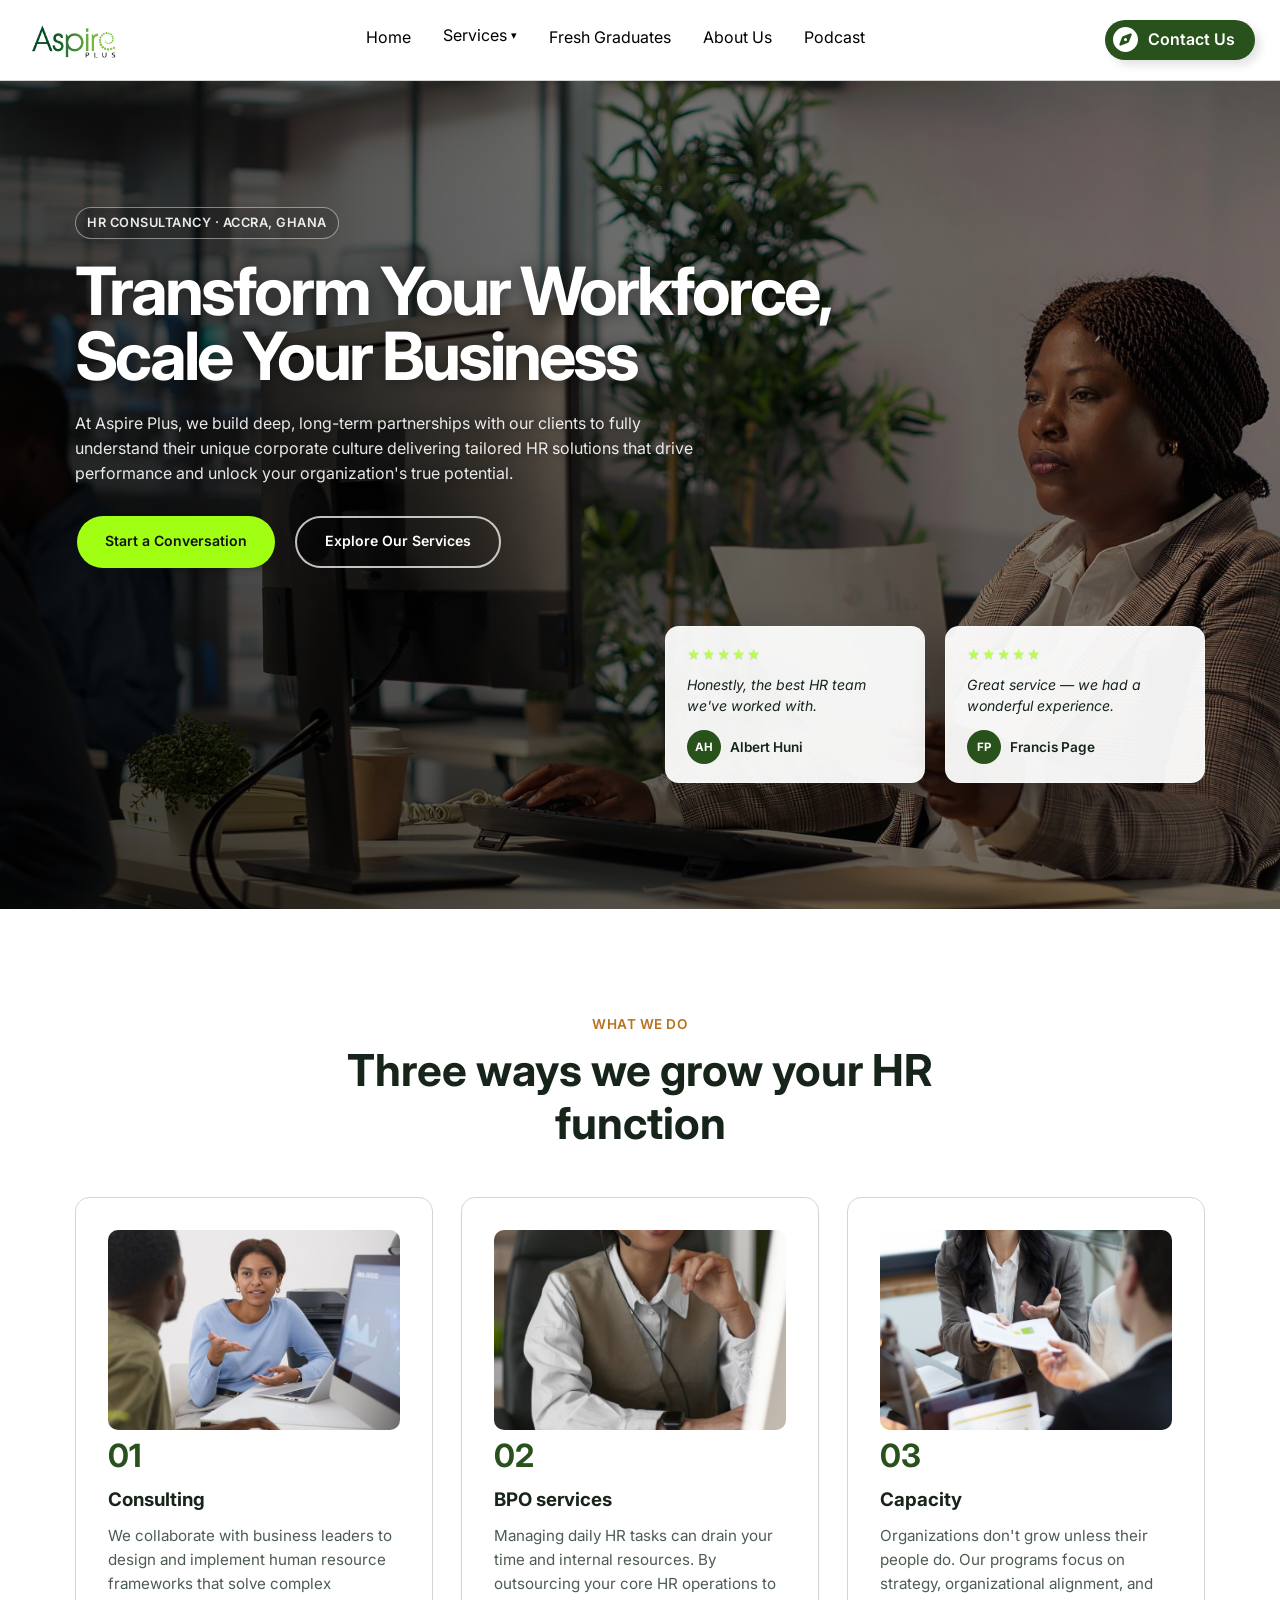
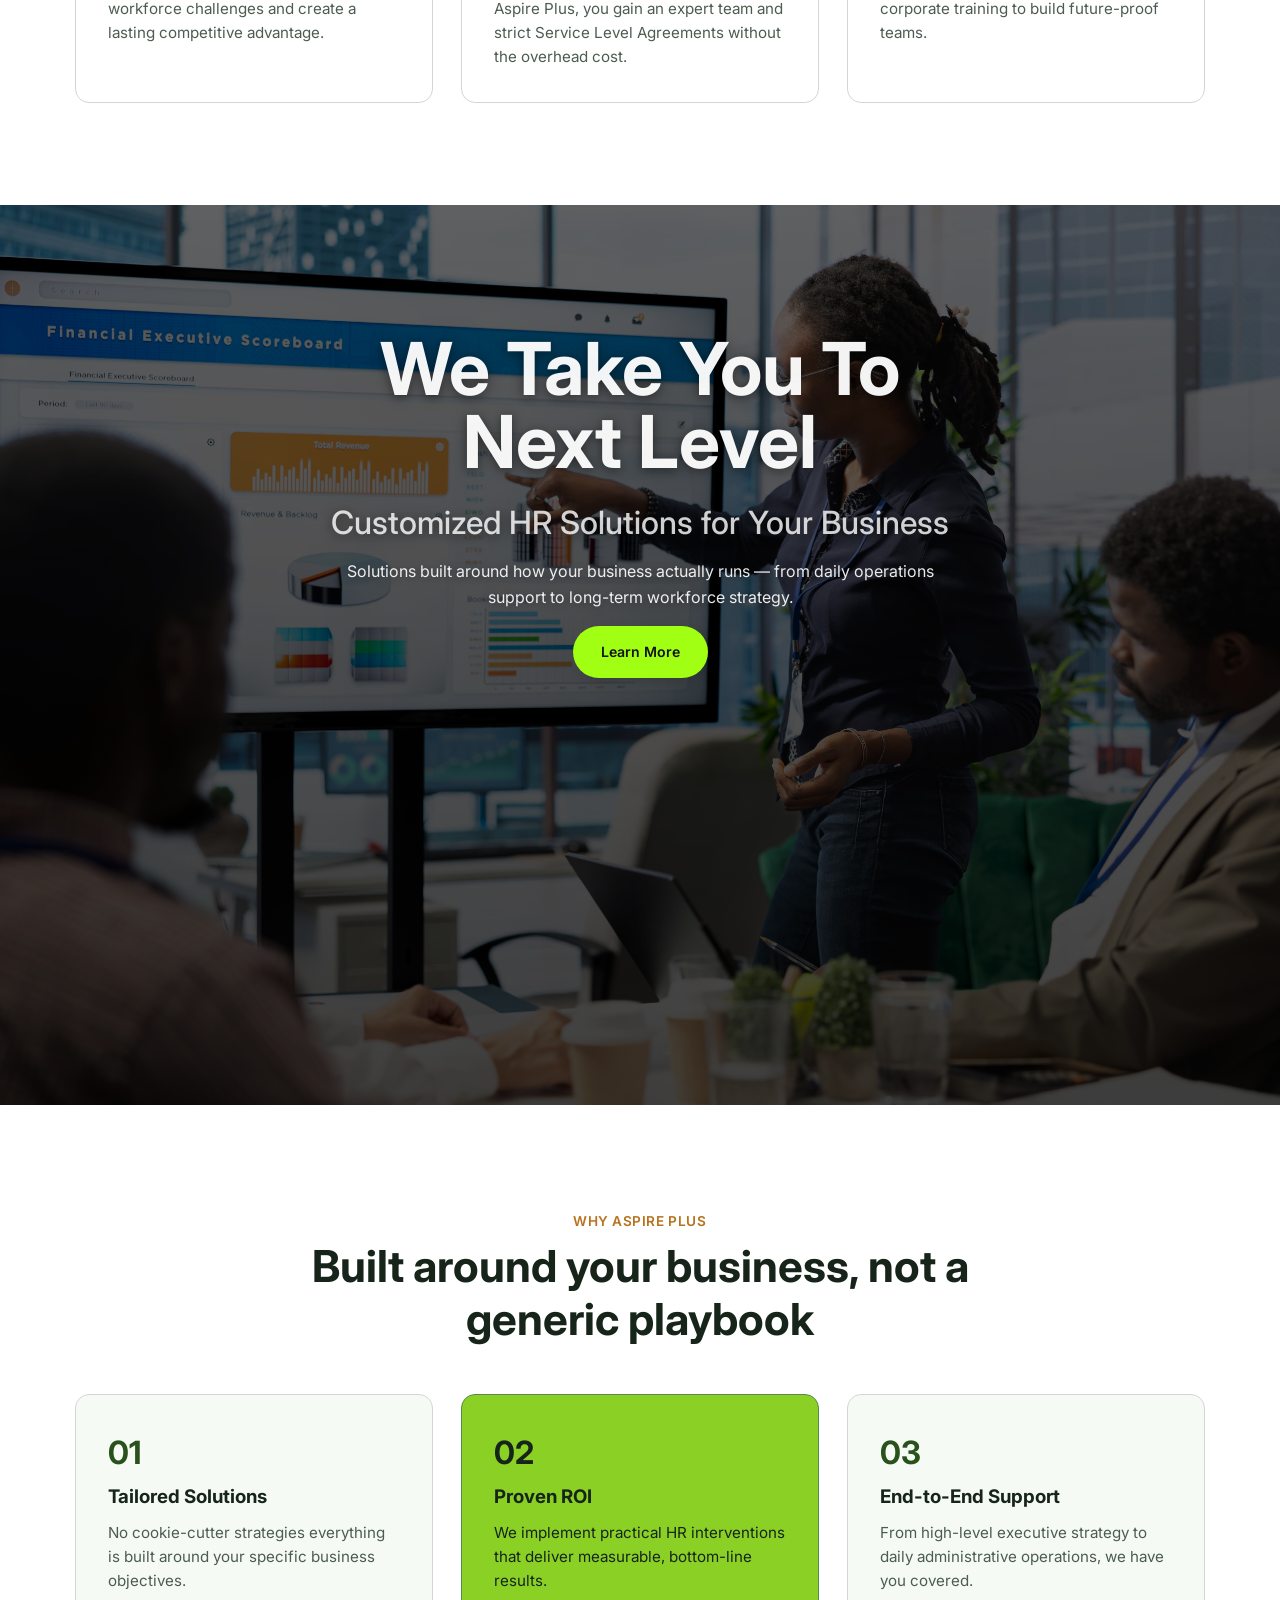
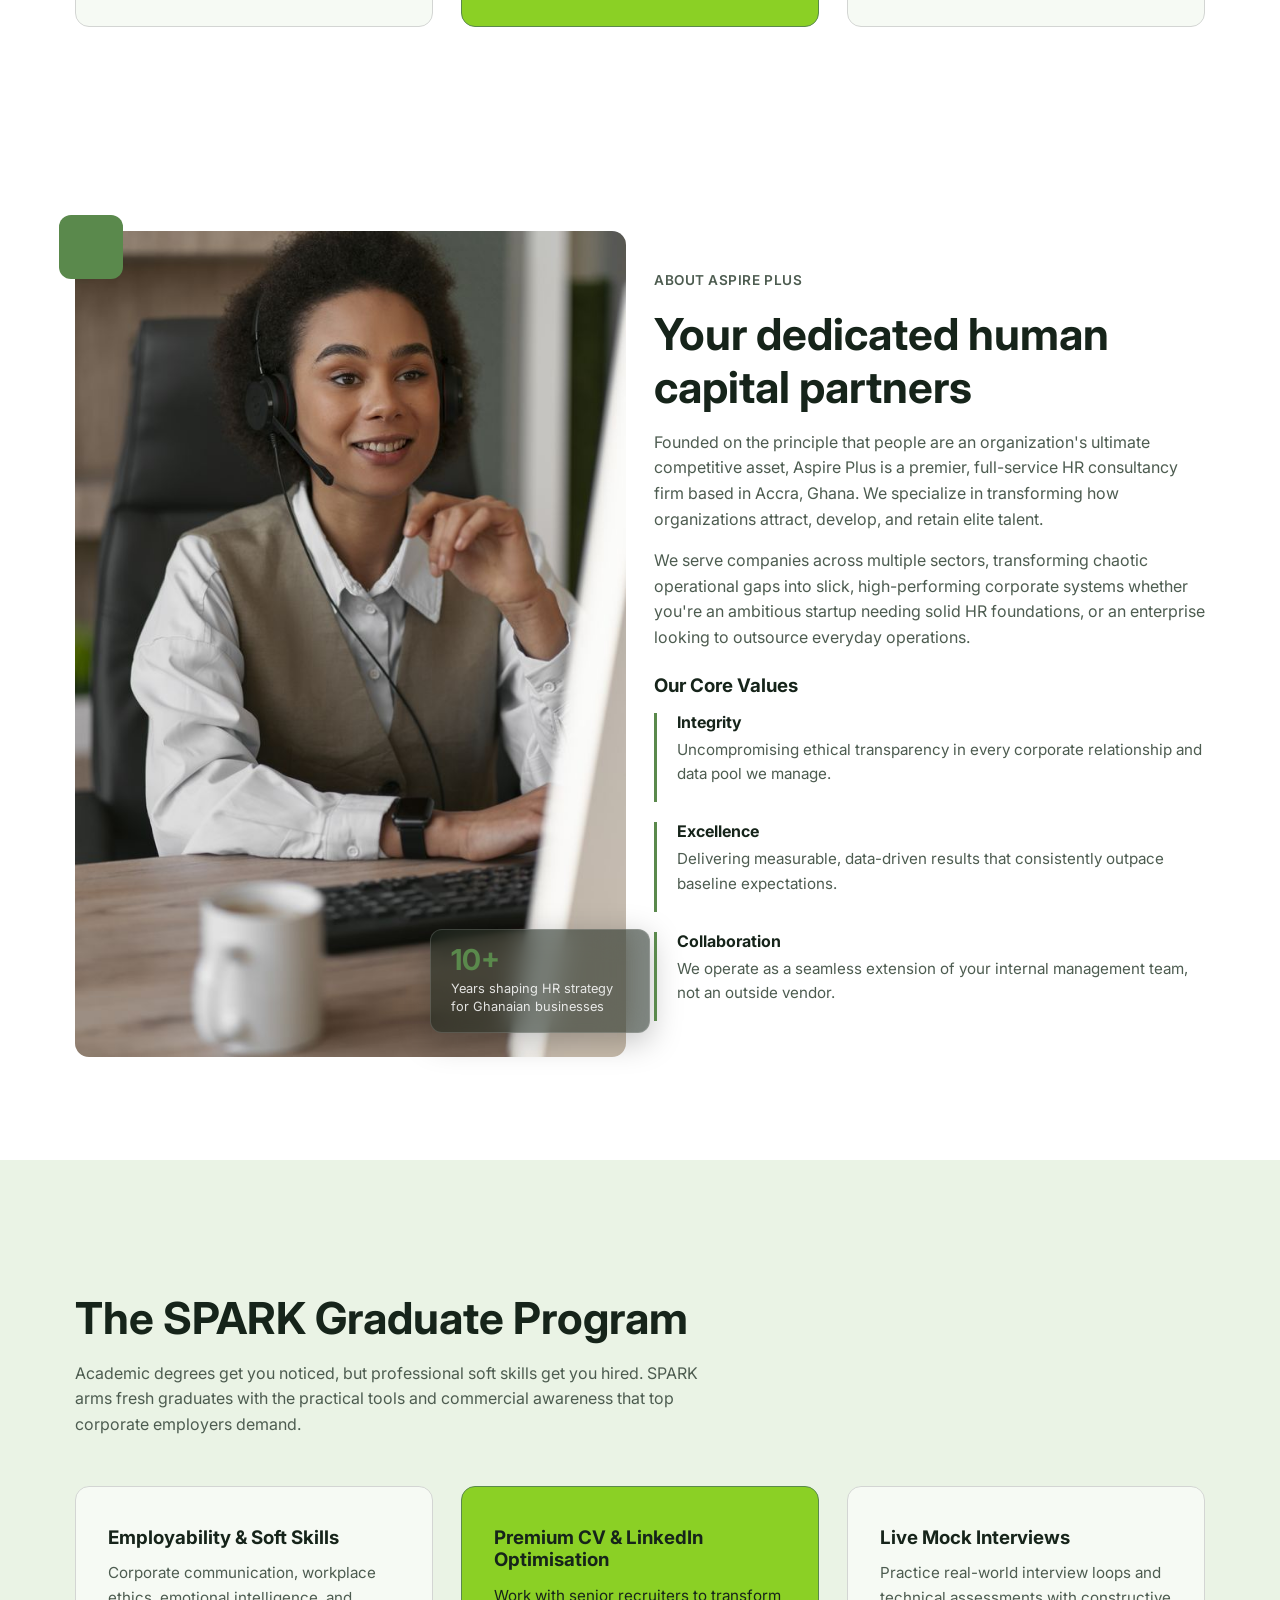
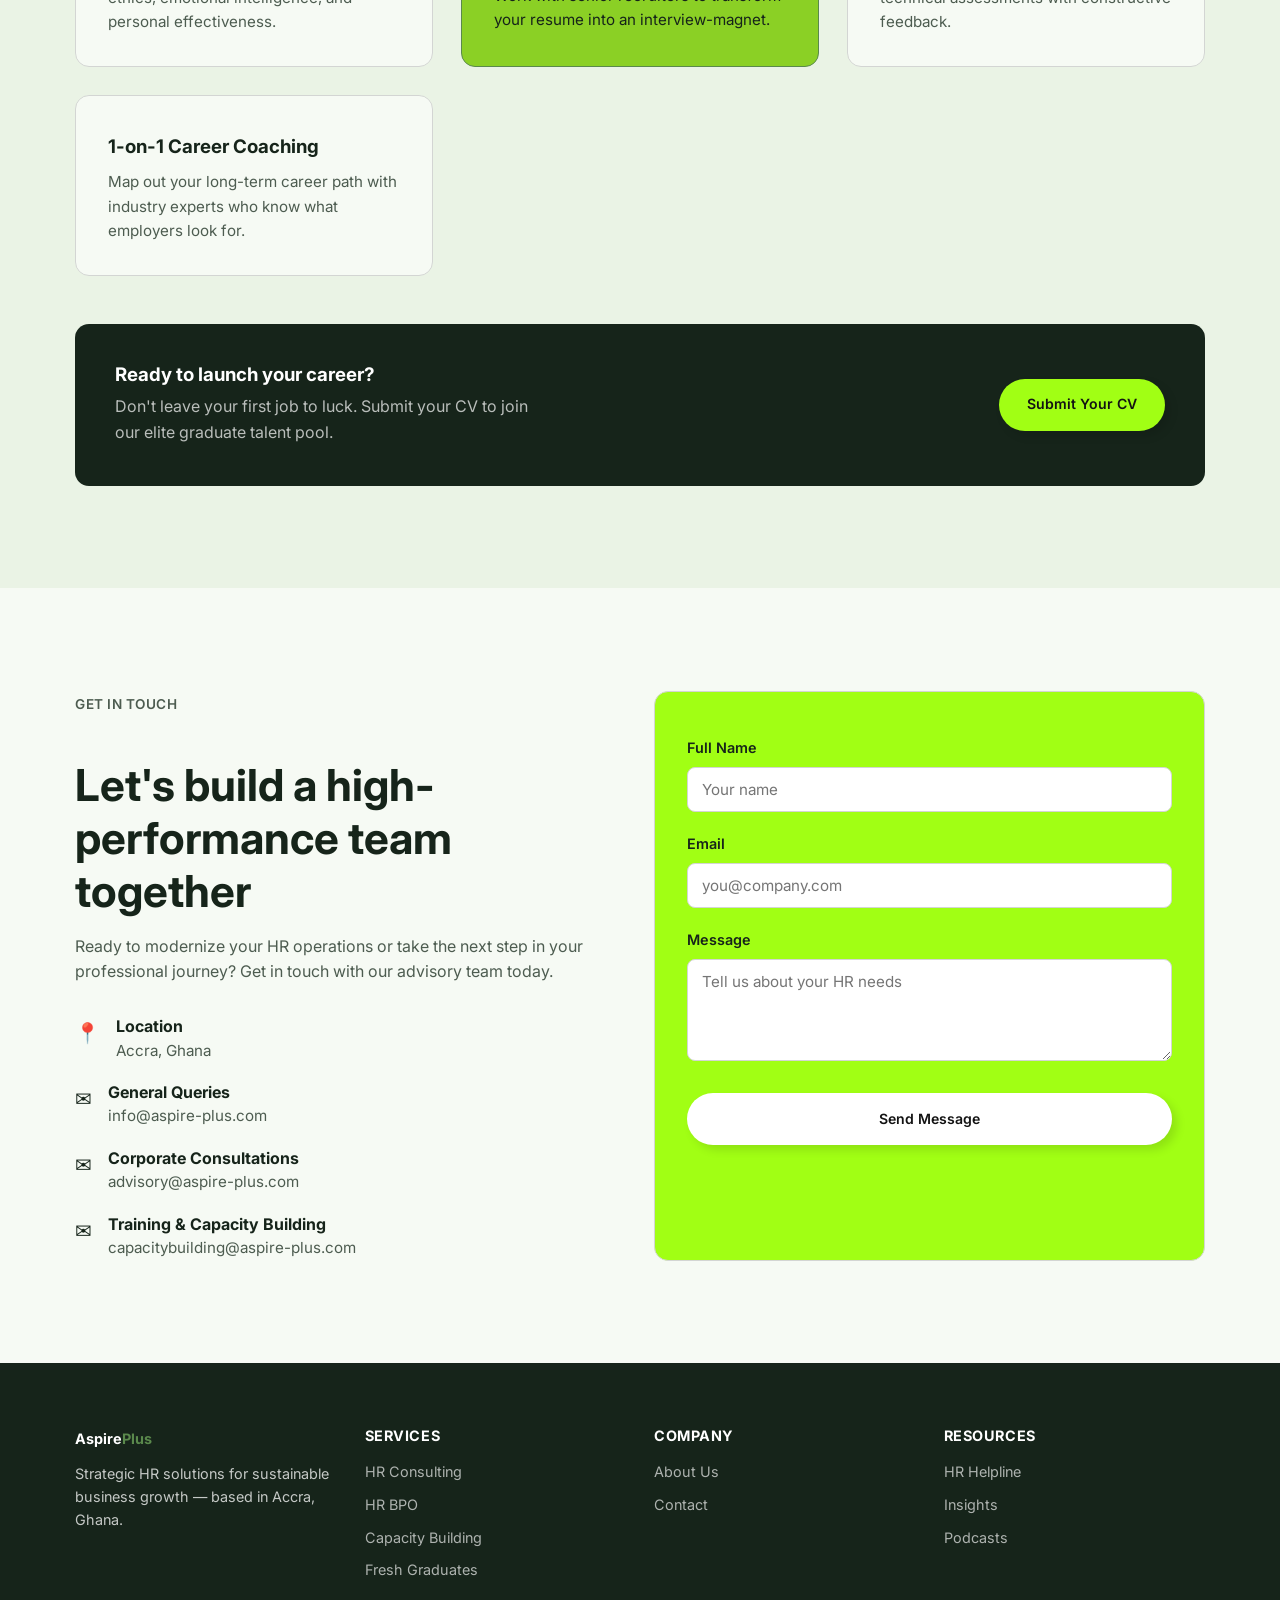
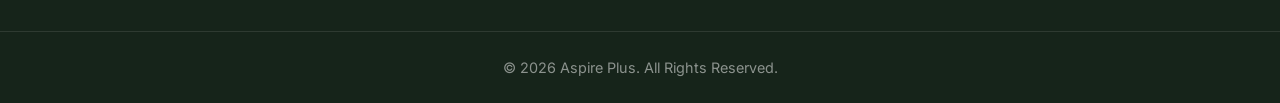
==== commit 4f648f48: "send update" ====
--- a/index.html
+++ b/index.html
@@ -5,11 +5,11 @@
   <meta charset="UTF-8">
   <meta name="viewport" content="width=device-width, initial-scale=1.0">
   <link rel="stylesheet" href="style.css">
-  <link rel="preconnect" href="https://fonts.googleapis.com">
-  <link rel="preconnect" href="https://fonts.gstatic.com" crossorigin>
-  <link
-    href="https://fonts.googleapis.com/css2?family=Inter:wght@400;500;600;700&family=Sora:wght@600;700;800&display=swap"
-    rel="stylesheet">
+<link rel="preconnect" href="https://fonts.googleapis.com">
+<link rel="preconnect" href="https://fonts.gstatic.com" crossorigin>
+<link
+  href="https://fonts.googleapis.com/css2?family=Anton&family=Boldonse&family=Inter:ital,opsz,wght@0,14..32,100..900;1,14..32,100..900&family=Lobster&family=Lobster+Two:ital,wght@0,400;0,700;1,400;1,700&family=Noto+Sans:ital,wght@0,100..900;1,100..900&family=Roboto:ital,wght@0,100..900;1,100..900&display=swap"
+  rel="stylesheet">
   <meta name="description" content="Aspire Plus is a premier HR consultancy in Accra, Ghana, offering strategic HR consulting, HR BPO, capacity building, and graduate development programs.">
 <link rel="icon" href="images/logo.png">
 <meta property="og:title" content="Aspire Plus | Strategic HR Solutions, Accra">
@@ -17,6 +17,21 @@
 <meta property="og:type" content="website">
 <title>Aspire Plus | Strategic HR Solutions, Accra</title>
   <noscript><style>.scroll-fade{opacity:1!important;transform:none!important;}</style></noscript>
+  <script type="application/ld+json">
+  {
+    "@context": "https://schema.org",
+    "@type": "ProfessionalService",
+    "name": "Aspire Plus",
+    "description": "Aspire Plus is a premier HR consultancy in Accra, Ghana, offering strategic HR consulting, HR BPO, capacity building, and graduate development programs.",
+    "areaServed": "Ghana",
+    "address": {
+      "@type": "PostalAddress",
+      "addressLocality": "Accra",
+      "addressCountry": "GH"
+    },
+    "email": "info@aspire-plus.com"
+  }
+  </script>
 </head>
 
 <body>
@@ -41,6 +56,7 @@
 
       <a href="#spark">Fresh Graduates</a>
       <a href="#about">About Us</a>
+      <a href="podcast.html">Podcast</a>
     </nav>
 
     <div class="header-actions">
@@ -80,6 +96,72 @@
           </div>
         </div>
         <div class="hero-visual" aria-hidden="true"></div>
+
+        <div class="testimonials scroll-fade">
+          <div class="testimonial-card">
+            <div class="stars" aria-hidden="true">★★★★★</div>
+            <p>Honestly, the best HR team we've worked with.</p>
+            <div class="testimonial-author">
+              <span class="avatar" aria-hidden="true">AH</span>
+              <span class="name">Albert Huni</span>
+            </div>
+          </div>
+
+          <div class="testimonial-card">
+            <div class="stars" aria-hidden="true">★★★★★</div>
+            <p>Great service — we had a wonderful experience.</p>
+            <div class="testimonial-author">
+              <span class="avatar" aria-hidden="true">FP</span>
+              <span class="name">Francis Page</span>
+            </div>
+          </div>
+        </div>
+      </div>
+    </section>
+
+    <section class="services" id="services">
+      <div class="wrap">
+        <p class="eyebrow scroll-fade">What We Do</p>
+        <h2 class="scroll-fade">Three ways we grow your HR function</h2>
+        <div class="grid grid-3">
+          <div class="card scroll-fade">
+            <div class="service-image"><img src="images/medium-shot-people-chatting-work.jpg"
+                alt="HR consultants discussing strategy with a client"></div>
+            <span class="num">01</span>
+            <h3>Consulting</h3>
+            <p>We collaborate with business leaders to design and implement human resource frameworks that solve complex
+              workforce
+              challenges and create a lasting competitive advantage.</p>
+          </div>
+          <div class="card scroll-fade">
+            <div class="service-image"><img src="images/medium-shot-female-economist-working-office.jpg"
+                alt="HR analyst managing payroll and employee records"></div>
+            <span class="num">02</span>
+            <h3>BPO services</h3>
+            <p>Managing daily HR tasks can drain your time and internal resources. By outsourcing your core HR operations to
+              Aspire
+              Plus, you gain an expert team and strict Service Level Agreements without the overhead cost.</p>
+          </div>
+          <div class="card scroll-fade">
+            <div class="service-image"><img src="images/close-up-smiley-people-working-together.jpg"
+                alt="Team members collaborating during a training workshop"></div>
+            <span class="num">03</span>
+            <h3>Capacity</h3>
+            <p>Organizations don't grow unless their people do. Our programs focus on strategy, organizational alignment,
+              and
+              corporate training to build future-proof teams.</p>
+          </div>
+        </div>
+      </div>
+    </section>
+
+
+    <section class="at-your-service">
+      <div class="contain">
+        <h2 class="scroll-fade">We Take You To <br> Next Level</h2>
+        <h3 class="scroll-fade">Customized HR Solutions for Your Business</h3>
+        <p class="scroll-fade">Solutions built around how your business actually runs — from daily operations support to long-term workforce strategy.</p>
+        <a href="#services" class="btn scroll-fade">Learn More</a>
       </div>
     </section>
 
@@ -109,87 +191,13 @@
     </section>
 
 
-    <section class="at-your-service">
-      <div class="contain">
-        <h1>We take you to <br> next level</h1>
-        <h2>Customized HR Solutions for Your Business</h2>
-        <p>Lorem ipsum dolor sit amet consectetur adipisicing elit. Soluta dicta totam vel minima vero molestiae exercitationem officia consectetur, id repudiandae possimus doloremque fuga sunt quaerat corrupti deserunt natus earum. Eum!</p>
-        <button>Learn More</button>
-      </div>
-    </section>
-
-
-    <section class="services" id="services">
-      <div class="wrap">
-        <p class="eyebrow scroll-fade">What We Do</p>
-        <h2 class="scroll-fade">Three ways we grow your HR function</h2>
-        <div class="grid grid-3">
-          <div class="card scroll-fade">
-            <div class="service-image"><img src="images/medium-shot-people-chatting-work.jpg" alt=""></div>
-            <span class="num">01</span>
-            <h3>Consulting</h3>
-            <p>We collaborate with business leaders to design and implement human resource frameworks that solve complex workforce
-            challenges and create a lasting competitive advantage.</p>
-          </div>
-          <div class="card scroll-fade">
-            <div class="service-image"><img src="images/medium-shot-female-economist-working-office.jpg" alt=""></div>
-            <span class="num">02</span>
-            <h3>BPO services</h3>
-            <p>Managing daily HR tasks can drain your time and internal resources. By outsourcing your core HR operations to Aspire
-            Plus, you gain an expert team and strict Service Level Agreements without the overhead cost.</p>
-          </div>
-          <div class="card scroll-fade">
-            <div class="service-image"><img src="images/close-up-smiley-people-working-together.jpg" alt=""></div>
-            <span class="num">03</span>
-            <h3>Capacity</h3>
-            <p>Organizations don't grow unless their people do. Our programs focus on strategy, organizational alignment, and
-            corporate training to build future-proof teams.</p>
-          </div>
-        </div>
-      </div>
-    </section>
-
-    <!-- SPARK / FRESH GRADUATES -->
-    <section id="spark" class="spark-section">
-      <div class="wrap">
-        <p class="eyebrow scroll-fade">Fresh Graduates</p>
-        <h1 class="scroll-fade">The SPARK Graduate Program</h1>
-        <p>Academic degrees get you noticed, but professional soft skills get you hired. SPARK arms fresh graduates with
-          the practical tools and commercial awareness that top corporate employers demand.</p>
-        <div class="grid grid-2">
-          <div class="card scroll-fade">
-            <h3>Employability &amp; Soft Skills</h3>
-            <p>Corporate communication, workplace ethics, emotional intelligence, and personal effectiveness.</p>
-          </div>
-          <div class="card card-2 scroll-fade">
-            <h3>Premium CV &amp; LinkedIn Optimisation</h3>
-            <p>Work with senior recruiters to transform your resume into an interview-magnet.</p>
-          </div>
-          <div class="card scroll-fade">
-            <h3>Live Mock Interviews</h3>
-            <p>Practice real-world interview loops and technical assessments with constructive feedback.</p>
-          </div>
-          <div class="card scroll-fade">
-            <h3>1-on-1 Career Coaching</h3>
-            <p>Map out your long-term career path with industry experts who know what employers look for.</p>
-          </div>
-        </div>
-        <div class="spark-cta scroll-fade">
-          <div>
-            <h3>Ready to launch your career?</h3>
-            <p>Don't leave your first job to luck. Submit your CV to join our elite graduate talent pool.</p>
-          </div>
-          <a href="#contact" class="btn">Submit Your CV</a>
-        </div>
-      </div>
-    </section>
-
     <!-- ABOUT -->
     <section id="about" class="about-section">
       <div class="wrap grid grid-2 about-grid">
         <div class="image-frame scroll-fade">
           <div class="accent-strip" aria-hidden="true"></div>
-          <img src="images/medium-shot-female-economist-working-office.jpg" alt="Aspire Plus HR consultant reviewing a client strategy">
+          <img src="images/medium-shot-female-economist-working-office.jpg"
+            alt="Aspire Plus HR consultant reviewing a client strategy">
           <div class="glass-stat">
             <!-- EDIT ME: swap in a real number — years operating, clients served, etc. -->
             <div class="stat-num">10+</div>
@@ -198,7 +206,7 @@
         </div>
         <div>
           <p class="eyebrow scroll-fade">About Aspire Plus</p>
-          <h1 class="scroll-fade">Your dedicated human capital partners</h1>
+          <h2 class="scroll-fade">Your dedicated human capital partners</h2>
           <p>Founded on the principle that people are an organization's ultimate competitive asset, Aspire Plus is a
             premier, full-service HR consultancy firm based in Accra, Ghana. We specialize in transforming how
             organizations attract, develop, and retain elite talent.</p>
@@ -224,12 +232,51 @@
       </div>
     </section>
 
+    
+
+    <!-- SPARK / FRESH GRADUATES -->
+    <section id="spark" class="spark-section">
+      <div class="wrap">
+        <p class="eyebrow scroll-fade">Fresh Graduates</p>
+        <h2 class="scroll-fade">The SPARK Graduate Program</h2>
+        <p>Academic degrees get you noticed, but professional soft skills get you hired. SPARK arms fresh graduates with
+          the practical tools and commercial awareness that top corporate employers demand.</p>
+        <div class="grid grid-2">
+          <div class="card scroll-fade">
+            <h3>Employability &amp; Soft Skills</h3>
+            <p>Corporate communication, workplace ethics, emotional intelligence, and personal effectiveness.</p>
+          </div>
+          <div class="card card-2 scroll-fade">
+            <h3>Premium CV &amp; LinkedIn Optimisation</h3>
+            <p>Work with senior recruiters to transform your resume into an interview-magnet.</p>
+          </div>
+          <div class="card scroll-fade">
+            <h3>Live Mock Interviews</h3>
+            <p>Practice real-world interview loops and technical assessments with constructive feedback.</p>
+          </div>
+          <div class="card scroll-fade">
+            <h3>1-on-1 Career Coaching</h3>
+            <p>Map out your long-term career path with industry experts who know what employers look for.</p>
+          </div>
+        </div>
+        <div class="spark-cta scroll-fade">
+          <div>
+            <h3>Ready to launch your career?</h3>
+            <p>Don't leave your first job to luck. Submit your CV to join our elite graduate talent pool.</p>
+          </div>
+          <a href="#contact" class="btn">Submit Your CV</a>
+        </div>
+      </div>
+    </section>
+
+    
+
     <!-- CONTACT -->
     <section id="contact" class="contact-section">
       <div class="wrap grid grid-2">
         <div>
           <p class="eyebrow scroll-fade">Get In Touch</p>
-          <h1 class="scroll-fade">Let's build a high-performance team together</h1>
+          <h2 class="scroll-fade">Let's build a high-performance team together</h2>
           <p>Ready to modernize your HR operations or take the next step in your professional journey? Get in touch with
             our advisory team today.</p>
           <ul class="contact-list scroll-fade">
@@ -312,7 +359,7 @@
       <h4>Resources</h4>
       <a href="#">HR Helpline</a>
       <a href="#">Insights</a>
-      <a href="#">Podcasts</a>
+      <a href="podcast.html">Podcasts</a>
     </div>
   </div>
   <p class="foot-bottom">&copy; <span id="year"></span> Aspire Plus. All Rights Reserved.</p>
--- a/style.css
+++ b/style.css
@@ -17,13 +17,18 @@
   --accent: #e2963a;
   --accent-dark: #b8721e;
 
-  --font-head: 'Sora', 'Segoe UI', sans-serif;
+  --cta-bg: #a1ff14;
+  --cta-bg-hover: #b8ff47;
+  --cta-ink: #131313;
+
+  --font-head: 'Inter', 'Segoe UI', sans-serif;
   --font-body: 'Inter', 'Segoe UI', sans-serif;
 
   --radius: 14px;
   --section-pad: clamp(4rem, 8vw, 7rem);
   --max: 1180px;
 }
+
 
 /* Base typography — nothing set this before, so text was silently
    falling back to browser defaults everywhere. */
@@ -32,6 +37,7 @@
   color: var(--ink);
   background: var(--bg);
   line-height: 1.6;
+
 }
 
 h1,
@@ -236,7 +242,7 @@
   position: fixed;
   inset: 0;
   background: rgba(0, 0, 0, 0.45);
-  z-index: 150;
+  z-index: 90;
 }
 
 .nav-overlay.open {
@@ -284,9 +290,9 @@
   align-items: center;
   justify-content: flex-start;
   gap: 10px;
-  background-color: rgb(161, 255, 20);
+  background-color: var(--green-dark);
   border-radius: 30px;
-  color: rgb(19, 19, 19);
+  color: #fff;
   font-weight: 600;
   border: none;
   position: relative;
@@ -302,12 +308,12 @@
   transition-duration: 1.5s;
 }
 
-.btn-explore .bell path {
-  fill: rgb(19, 19, 19);
+.btn-explore .svgIcon path {
+  fill: #fff;
 }
 
 .btn-explore:hover {
-  background-color: rgb(192, 255, 20);
+  background-color: var(--green);
   transition-duration: .5s;
 }
 
@@ -323,133 +329,227 @@
 
 /* ================================
    HERO
+   Reference-style, viewport-safe hero.
    ================================ */
 .hero {
   width: 100%;
-  min-height: 100vh;
-  display: flex;
-  flex-direction: column;
-  justify-content: center;
-  background: linear-gradient(180deg, rgba(0, 0, 0, 0.55), rgba(0, 0, 0, 0.75)),
+  min-height: calc(100svh - 72px);
+  min-height: calc(100dvh - 72px);
+  display: flex;
+  align-items: center;
+  background:
+    linear-gradient(90deg, rgba(0, 0, 0, 0.66) 0%, rgba(0, 0, 0, 0.42) 48%, rgba(0, 0, 0, 0.18) 100%),
+    linear-gradient(180deg, rgba(0, 0, 0, 0.18), rgba(0, 0, 0, 0.35)),
     url(images/successful-businesswoman-manages-financial-planning-project-development.jpg);
   background-position: center;
   background-repeat: no-repeat;
   background-size: cover;
-  background-attachment: fixed;
-  padding: 2rem 3rem 3rem 2rem;
+  background-attachment: scroll;
+  padding: clamp(2rem, 5vw, 4rem) 0;
 }
 
 .hero .wrap {
-  margin-left: 0;
+  width: 100%;
+  max-width: var(--max);
+  margin: 0 auto;
+}
+
+.hero-grid {
+  display: block;
+}
+
+.hero-copy {
+  width: min(100%, 760px);
+  padding: 0;
+  margin: 0;
+}
+
+.hero-copy .eyebrow {
+  font-size: clamp(0.72rem, 1vw, 0.9rem);
+  border: 1px solid rgba(255, 255, 255, .45);
+  width: fit-content;
+  border-radius: 999px;
+  padding: 5px 11px;
+  margin: 0 0 clamp(.8rem, 2vw, 1.2rem);
+  color: rgba(255, 255, 255, .9);
+  box-shadow: none;
+  background: rgba(0, 0, 0, .14);
+}
+
+.hero-copy h1 {
+  font-size: clamp(2.25rem, 5.2vw, 5.2rem);
+  max-width: 760px;
+  color: #fff;
+  line-height: .98;
+  letter-spacing: -.045em;
+  margin: 0 0 clamp(1rem, 2vw, 1.4rem);
+  text-shadow: 0 2px 16px rgba(0, 0, 0, .5);
+  font-weight: 700;
+}
+
+.hero-copy h2 {
+  font-size: clamp(1.15rem, 2.4vw, 2rem);
+  max-width: 720px;
+  color: rgba(255, 255, 255, .86);
+  line-height: 1.3;
+  margin: 0 0 1rem;
+  text-shadow: 0 2px 12px rgba(0, 0, 0, .5);
+}
+
+.hero-copy>p:not(.eyebrow) {
+  color: rgba(255, 255, 255, .9);
+  width: min(100%, 650px);
   max-width: none;
-}
-
-
-
-.hero-copy {
-  padding: 10px 0px;
-  max-width: 1000px;
-  margin-left: 0;
-}
-
-.hero-copy .eyebrow {
-  font-size: 1rem;
-  border: 1px solid var(--accent-dark);
-  width: fit-content;
-  border-radius: 10px;
-  padding: 5px 10px;
-  text-align: center;
-  margin-top: 3rem;
-  color: rgba(243, 243, 243, 0.887);
-  box-shadow: 0 0 5px var(--accent-dark);
-  text-shadow: none;
-}
-
-.hero-copy h1 {
-  font-size: clamp(32px, 6vw, 73px);
-  max-width: 70%;
-  color: rgba(255, 255, 255, 0.953);
-  line-height: 1;
-  margin-top: 0.5rem;
-  text-shadow: 0 2px 12px rgba(0, 0, 0, 0.5);
-  margin-bottom: 1rem;
-}
-
-.hero-copy h2 {
-  font-size: clamp(18px, 3vw, 32px);
-  max-width: 90%;
-  color: rgba(255, 255, 255, 0.809);
-  line-height: 1.3;
-  margin-top: 0.5rem;
-  margin-bottom: 1rem;
-  text-shadow: 0 2px 12px rgba(0, 0, 0, 0.5);
-}
-
-.hero p {
-  color: rgba(255, 255, 255, 0.911);
-  max-width: min(600px, 90%);
   font-family: var(--font-body);
-  margin-bottom: 1rem;
-  text-shadow: 0 1px 8px rgba(0, 0, 0, 0.4);
+  font-size: clamp(.9rem, 1.25vw, 1.05rem);
+  line-height: 1.55;
+  margin: 0 0 clamp(1.25rem, 2.5vw, 1.75rem);
+  text-shadow: 0 1px 8px rgba(0, 0, 0, .4);
 }
 
 .hero-actions {
-  padding: 5px;
-  display: flex;
-  gap: 1rem;
+  display: flex;
+  align-items: center;
+  gap: 1.25rem;
   flex-wrap: wrap;
-}
-
-.hero-actions .btn {
-  font-size: 1rem;
-  text-decoration: none;
-  color: rgb(30, 30, 30);
-  font-family: var(--font-body);
-}
-
-.hero-actions .btn-outline {
-  color: rgb(210, 207, 207);
-}
-
+  padding: 2px;
+  color: #fff;
+}
+
+/* ================================================================
+   SHARED BUTTON SYSTEM
+   One definition for every on-page CTA so button styling doesn't
+   get re-declared (and quietly drift out of sync) in every section.
+     .btn         primary pill CTA — lime background, dark text
+     .btn-outline secondary CTA for use over photos/dark sections
+     .btn-full    stretches a .btn to fill its container (form submit)
+   The nav's "Contact Us" pill (.btn-explore, above) is deliberately
+   styled differently so it never reads as the same button as a
+   section CTA.
+   ================================================================ */
 .btn {
-  width: auto;
-  height: 40px;
-  display: flex;
+  display: inline-flex;
   align-items: center;
   justify-content: center;
-  gap: 10px;
-  background-color: rgb(161, 255, 20);
+  gap: 8px;
+  min-height: 52px;
+  padding: 12px 28px;
+  font-family: var(--font-body);
+  font-size: clamp(.88rem, 1vw, 1rem);
+  font-weight: 600;
+  line-height: 1.2;
+  text-align: center;
+  text-decoration: none;
+  background-color: var(--cta-bg);
+  color: var(--cta-ink);
+  border: none;
   border-radius: 30px;
-  color: rgb(19, 19, 19);
+  box-shadow: 5px 5px 10px rgba(0, 0, 0, 0.116);
+  cursor: pointer;
+  transition: background-color 0.3s ease, transform 0.2s ease;
+}
+
+.btn:hover {
+  background-color: var(--cta-bg-hover);
+}
+
+.btn:active {
+  transform: scale(0.97);
+}
+
+.btn-outline {
+  background-color: transparent;
+  color: #fff;
+  border: 2px solid rgba(255, 255, 255, 0.75);
+  box-shadow: none;
+}
+
+.btn-outline:hover {
+  background-color: rgba(255, 255, 255, 0.12);
+  border-color: #fff;
+}
+
+.btn-full {
+  width: 100%;
+}
+
+
+/* ================================
+   TESTIMONIALS — floating cards over the hero photo
+   ================================ */
+.testimonials {
+  display: flex;
+  flex-wrap: wrap;
+  width: 100%;
+  justify-content: flex-end;
+  gap: 1.25rem;
+  margin-top: clamp(2rem, 5vw, 3.5rem);
+}
+
+.testimonial-card {
+  width: min(100%, 260px);
+  padding: 1.1rem 1.3rem;
+  border-radius: var(--radius);
+  background: rgba(255, 255, 255, 0.94);
+  backdrop-filter: blur(8px);
+  -webkit-backdrop-filter: blur(8px);
+  border: 1px solid rgba(255, 255, 255, 0.5);
+  box-shadow: 0 14px 32px rgba(0, 0, 0, 0.28);
+}
+
+.testimonial-card .stars {
+  color: var(--cta-bg-hover);
+  font-size: 0.8rem;
+  letter-spacing: 2px;
+  margin-bottom: 0.55rem;
+  text-shadow: 0 1px 1px rgba(0, 0, 0, 0.15);
+}
+
+.testimonial-card p {
+  font-family: var(--font-body);
+  font-size: 0.88rem;
+  font-style: italic;
+  color: var(--ink);
+  line-height: 1.5;
+  margin: 0 0 0.9rem;
+}
+
+.testimonial-author {
+  display: flex;
+  align-items: center;
+  gap: 0.6rem;
+}
+
+.testimonial-author .avatar {
+  width: 34px;
+  height: 34px;
+  flex-shrink: 0;
+  border-radius: 50%;
+  display: flex;
+  align-items: center;
+  justify-content: center;
+  background: var(--green-dark);
+  color: #fff;
+  font-size: 0.72rem;
+  font-weight: 700;
+  font-family: var(--font-head);
+  letter-spacing: 0.02em;
+}
+
+.testimonial-author .name {
+  font-size: 0.85rem;
   font-weight: 600;
-  border: none;
-  cursor: pointer;
-  box-shadow: 5px 5px 10px rgba(0, 0, 0, 0.116);
-  padding: 10px 22px;
-  transition-duration: .5s;
-  text-decoration: none;
-}
-
-.btn:hover {
-  box-shadow: 0 0 5px rgb(192, 255, 20);
-  color: black;
-}
-
-.btn-outline {
-  background: transparent;
-  color: #fff;
-  border: 1px solid rgba(255, 255, 255, 0.6);
-  box-shadow: none;
-}
-
-.btn-outline:hover {
-  background: rgba(255, 255, 255, 0.12);
-  box-shadow: none;
-  color: #fff;
-}
-
-.btn-full {
-  width: 100%;
+  color: var(--ink);
+}
+
+@media (max-width: 600px) {
+  .testimonials {
+    justify-content: center;
+  }
+
+  .testimonial-card {
+    width: min(100%, 320px);
+  }
 }
 
 /* ================================
@@ -463,8 +563,18 @@
   gap: clamp(1rem, 3vw, 1.75rem);
 }
 
+/* .grid-3 is always exactly 3 cards. auto-fit's fluid column count could
+   land on 2 columns at some widths, orphaning the 3rd card alone in its
+   own row with dead space beside it. Skip straight from 1 column (full
+   width, always fits) to 3 — never pass through the broken 2-column zone. */
 .grid-3 {
-  grid-template-columns: repeat(auto-fit, minmax(240px, 1fr));
+  grid-template-columns: 1fr;
+}
+
+@media (min-width: 720px) {
+  .grid-3 {
+    grid-template-columns: repeat(3, 1fr);
+  }
 }
 
 .grid-2 {
@@ -475,8 +585,22 @@
   grid-template-columns: repeat(auto-fit, minmax(180px, 1fr));
 }
 
+/* .grid-pillars is always exactly 5 cards — same issue, worse: even at full
+   desktop width inside the 1180px .wrap, auto-fit lands on 4 columns, which
+   still orphans the 5th card. Go 1 column (mobile) -> 2 columns, with the
+   last card explicitly spanning both so it never sits alone. */
 .grid-pillars {
-  grid-template-columns: repeat(auto-fit, minmax(260px, 1fr));
+  grid-template-columns: 1fr;
+}
+
+@media (min-width: 640px) {
+  .grid-pillars {
+    grid-template-columns: repeat(2, 1fr);
+  }
+
+  .grid-pillars > :last-child {
+    grid-column: 1 / -1;
+  }
 }
 
 .card {
@@ -545,13 +669,14 @@
   align-items: center;
 }
 
-.service-hero h2 {
+.service-hero h1 {
   font-size: clamp(32px, 7vw, 100px);
   max-width: 90%;
-  color: rgba(64, 221, 21, 0.953);
+  /* color: rgba(64, 221, 21, 0.953); */
   line-height: 1.1;
   margin-top: 0.5rem;
   text-shadow: 0 2px 12px rgba(0, 0, 0, 0.5);
+  color: white;
 }
 
 .Consulting-hero {
@@ -614,9 +739,9 @@
 }
 
 .service-image img {
-  min-height: 200px;
-  width: 100%;
-  object-fit: contain;
+  height: 200px;
+  width: 100%;
+  object-fit: cover;
   border-radius: 10px;
   transition: all 0.3s ease-in;
 }
@@ -629,6 +754,8 @@
 .services .card {
   background: #fff;
   border-color: var(--border);
+  min-height: 0px;
+  /* width: 200px; */
 }
 
 .services .card h3 {
@@ -653,63 +780,60 @@
   height: 100vh;
   padding: var(--section-pad) 0;
   text-align: center;
-  background: linear-gradient(rgba(0, 0, 0, 0.5), rgba(0, 0, 0, 0.6)), url(images/advisory-board-members-team-leaders-gathering-review-project-outcomes\ \(1\).jpg);
+  background: linear-gradient(rgba(0, 0, 0, 0.621), rgba(0, 0, 0, 0.75)), url(images/advisory-board-members-team-leaders-gathering-review-project-outcomes\ \(1\).jpg);
   background-position: center;
   background-repeat: no-repeat;
   background-size: cover;
   display: flex;
   align-items: center;
-}
-
-.contain{
+  display: flex;
+  flex-direction: column;
+  align-items: center;
+  justify-content: center;
+}
+
+.contain {
   text-align: left;
   padding: 0 40px;
-   background: rgba(22, 36, 26, 0.55);
-  backdrop-filter: blur(4px);
-  -webkit-backdrop-filter: blur(10px);
-  /* border: 1px solid rgba(255, 255, 255, 0.15); */
   border-radius: 12px;
   padding: 1rem 1.25rem;
   color: #fff;
-  box-shadow: 0 8px 32px rgba(0, 0, 0, 1);
   width: 70%;
   height: 100%;
-}
-
-.contain h1{
-  font-size: clamp(24px, 4.5vw, 48px);
+  display:flex;
+  align-items: center;
+  justify-items: center;
+  flex-direction: column;
+}
+
+.contain h2 {
+  font-size: clamp(32px, 6vw, 73px);
+  max-width: 70%;
+  color: rgba(255, 255, 255, 0.953);
+  line-height: 1;
+  margin-top: 0.5rem;
+  text-shadow: 0 2px 12px rgba(0, 0, 0, 0.5);
   margin-bottom: 1rem;
-  color: #fff;
-  line-height: 1.1;
-}
-
-.contain h2{
-  font-size: clamp(16px, 2vw, 22px);
+  text-align: center;
+}
+
+.contain h3 {
+  font-size: clamp(18px, 3vw, 32px);
+  max-width: 90%;
+  color: rgba(255, 255, 255, 0.809);
+  line-height: 1.3;
+  margin: 0.5rem auto 1rem;
+  text-shadow: 0 2px 12px rgba(0, 0, 0, 0.5);
+  font-weight: 500;
+}
+
+.contain p {
+  color: rgba(255, 255, 255, 0.911);
+  max-width: min(600px, 90%);
+  font-family: var(--font-body);
   margin-bottom: 1rem;
-  color: #fff;
-}
-
-.contain p{
-  color: #fff;
-  font-size: clamp(14px, 1vw, 16px);
-  margin-bottom: 1rem;
-}
-
-.contain button{
-  width: 150px;
-  height: 40px;
-  display: flex;
-  align-items: center;
-  justify-content: center;
-  gap: 10px;
-  background-color: rgb(161, 255, 20);
-  border-radius: 30px;
-  color: rgb(19, 19, 19);
-  font-weight: 600;
-  border: none;
-  cursor: pointer;
-  box-shadow: 5px 5px 10px rgba(0, 0, 0, 0.116);
-  padding: 10px 22px;
+  text-shadow: 0 1px 8px rgba(0, 0, 0, 0.4);
+  text-align: center;
 }
 
 /* ================================
@@ -729,7 +853,7 @@
   margin-bottom: clamp(2rem, 5vw, 3rem);
 }
 
-.section-head h1 {
+.section-head h2 {
   font-size: clamp(28px, 4vw, 44px);
   color: var(--ink);
   margin: 0.75rem 0 1rem;
@@ -757,7 +881,7 @@
   margin-bottom: 0.5rem;
 }
 
-.spark-section>.wrap>h1 {
+.spark-section>.wrap>h2 {
   font-size: clamp(28px, 4vw, 44px);
   margin-bottom: 1rem;
   max-width: 700px;
@@ -796,7 +920,6 @@
   max-width: 420px;
 }
 
-
 /* ================================
    ABOUT
    ================================ */
@@ -805,7 +928,7 @@
   padding: var(--section-pad) 0;
 }
 
-.about-section h1 {
+.about-section h2 {
   font-size: clamp(28px, 4vw, 44px);
   margin: 0.75rem 0 1rem;
 }
@@ -920,7 +1043,8 @@
   background: var(--bg-alt);
 }
 
-.contact-section h1 {
+.contact-section h1,
+.contact-section h2 {
   font-size: clamp(28px, 4vw, 44px);
   margin: 0.75rem 0 1rem;
 }
@@ -959,7 +1083,7 @@
 }
 
 .contact-form {
-  background: var(--bg);
+  background: var(--cta-bg);
   border: 1px solid var(--border);
   border-radius: var(--radius);
   padding: clamp(1.5rem, 3vw, 2rem);
@@ -969,7 +1093,7 @@
 }
 
 .contact-form label {
-  font-size: 0.85rem;
+  font-size: 0.90rem;
   font-weight: 600;
   color: var(--ink);
   margin-top: 0.75rem;
@@ -995,11 +1119,12 @@
 
 .contact-form button {
   margin-top: 1.5rem;
-}
-
-.contact-form button:disabled {
-  opacity: 0.6;
-  cursor: not-allowed;
+  background-color: white;
+}
+
+.contact-form button:hover {
+  background-color: rgba(255, 253, 253, 0.946);
+  /* cursor: not-allowed; */
 }
 
 .form-message {
@@ -1109,6 +1234,7 @@
 @media (max-width: 900px) {
   .hero {
     background-attachment: scroll;
+    padding-top: 6.5rem;
   }
 
   .nav {
@@ -1187,6 +1313,10 @@
     padding: 15px 20px;
   }
 
+  .hero {
+    min-height: 85vh;
+  }
+
   .hero-copy .eyebrow {
     margin-top: 2rem;
   }
@@ -1217,6 +1347,9 @@
 
   .hero {
     text-align: center;
+    padding-left: 0;
+    padding-right: 0;
+    min-height: 80vh;
   }
 
   .btn,
@@ -1262,4 +1395,458 @@
     top: -12px;
     left: -12px;
   }
+}
+
+/* ================================================================
+   HERO RESPONSIVE OVERRIDES
+   Keeps heading, paragraph and CTAs inside the first viewport.
+   ================================================================ */
+@media (max-width: 1024px) {
+  .hero {
+    min-height: calc(100svh - 72px);
+    min-height: calc(100dvh - 72px);
+  }
+
+  .hero-copy h1 {
+    max-width: 760px;
+  }
+}
+
+@media (max-width: 900px) {
+  .hero {
+    min-height: calc(100svh - 64px);
+    min-height: calc(100dvh - 64px);
+    padding: clamp(2rem, 6vw, 4rem) 0;
+  }
+}
+
+@media (max-width: 768px) {
+  .hero {
+    min-height: calc(100svh - 64px);
+    min-height: calc(100dvh - 64px);
+    padding: 1.5rem 0 2rem;
+  }
+
+  .hero-copy {
+    padding: 0;
+  }
+
+  .hero-copy .eyebrow {
+    margin-top: 0;
+  }
+}
+
+@media (max-width: 480px) {
+  .hero {
+    min-height: calc(100svh - 64px);
+    min-height: calc(100dvh - 64px);
+    padding: 1.25rem 0 1.5rem;
+  }
+
+  .hero-copy {
+    text-align: left;
+  }
+
+  .hero-copy h1 {
+    font-size: clamp(2rem, 10vw, 3rem);
+    line-height: 1;
+    letter-spacing: -.04em;
+  }
+
+  .hero-copy>p:not(.eyebrow) {
+    font-size: .9rem;
+    line-height: 1.5;
+  }
+
+  .hero-actions {
+    flex-direction: column;
+    align-items: stretch;
+    width: min(100%, 360px);
+  }
+
+  .hero-actions .btn,
+  .hero-actions .btn-outline {
+    width: 100%;
+    min-height: 44px;
+    justify-content: center;
+  }
+}
+
+
+/* ================================
+   PODCAST HERO
+   ================================ */
+.pod-hero {
+  position: relative;
+  display: flex;
+  justify-content: center;
+  align-items: center;
+  flex-direction: column;
+  text-align: center;
+  width: 100%;
+  min-height: calc(100svh - 72px);
+  min-height: calc(100dvh - 72px);
+  overflow: hidden;
+}
+
+.pod-hero h1 {
+  font-size: clamp(2.25rem, 8vw, 6rem);
+  max-width: 760px;
+  color: #3ee10c;
+  line-height: .98;
+  letter-spacing: -.045em;
+  margin: 0 0 clamp(1rem, 2vw, 1.4rem);
+  font-weight: 700;
+}
+
+.pod-hero p {
+  width: 100%;
+  max-width: 520px;
+  color: var(--ink-soft);
+  margin: 0 auto 1.5rem;
+}
+
+.pod-hero .btn {
+  margin-bottom: 40px;
+}
+
+/* Three decorative floating microphones around the hero copy */
+.floating-mic {
+  position: absolute;
+  color: var(--green-dark);
+  opacity: 0.5;
+  pointer-events: none;
+  animation: floatMic 6s ease-in-out infinite;
+}
+
+.floating-mic svg {
+  display: block;
+  width: 100%;
+  height: 100%;
+}
+
+.mic-1 {
+  top: 14%;
+  left: 10%;
+  width: 52px;
+  animation-delay: 0s;
+}
+
+.mic-2 {
+  top: 20%;
+  right: 11%;
+  width: 34px;
+  animation-delay: 1.6s;
+  animation-duration: 7s;
+}
+
+.mic-3 {
+  bottom: 18%;
+  left: 16%;
+  width: 42px;
+  animation-delay: 3s;
+  animation-duration: 5.5s;
+}
+
+@keyframes floatMic {
+  0%, 100% { transform: translateY(0) rotate(-6deg); }
+  50% { transform: translateY(-20px) rotate(6deg); }
+}
+
+@media (max-width: 700px) {
+  .floating-mic {
+    display: none;
+  }
+}
+
+@media (prefers-reduced-motion: reduce) {
+  .floating-mic {
+    animation: none;
+  }
+}
+
+/* ================================
+   NEW EPISODES
+   ================================ */
+.podcast {
+  width: 100%;
+  padding: var(--section-pad) 0 0;
+}
+
+.top-text {
+  display: flex;
+  flex-wrap: wrap;
+  gap: 1rem;
+  justify-content: space-between;
+  align-items: center;
+  max-width: 1100px;
+  margin: 0 auto clamp(2rem, 5vw, 3rem);
+  padding: 0 20px;
+}
+
+.top-text h2 {
+  font-size: clamp(2rem, 4vw, 3rem);
+  max-width: 720px;
+  color: var(--ink);
+  line-height: 1.3;
+  margin: 0;
+}
+
+.podcast-station {
+  background-color: #1e2029;
+  padding: 60px 20px 80px;
+}
+
+.grid-container {
+  display: grid;
+  grid-template-columns: repeat(4, 1fr);
+  gap: 24px;
+  max-width: 1100px;
+  margin: 0 auto;
+  /* Shared grain layer every card's background pulls in via var() below,
+     so the long data URI isn't repeated five times. No external file —
+     nothing to go missing once this ships. */
+  --noise-texture: url("data:image/svg+xml,%3Csvg xmlns='http://www.w3.org/2000/svg' width='120' height='120'%3E%3Cfilter id='n'%3E%3CfeTurbulence type='fractalNoise' baseFrequency='0.85' numOctaves='2' stitchTiles='stitch'/%3E%3CfeColorMatrix type='saturate' values='0'/%3E%3C/filter%3E%3Crect width='100%25' height='100%25' filter='url(%23n)' opacity='0.45'/%3E%3C/svg%3E");
+}
+
+/* Each card gets a grain layer + a soft highlight glow + a lime-to-green
+   gradient base — reads as placeholder "cover art" until real episode
+   artwork exists, without depending on an image file that could 404. */
+.grid-card {
+  padding: 30px;
+  border-radius: 28px;
+  text-align: left;
+  display: flex;
+  flex-direction: column;
+  justify-content: space-between;
+  gap: 0.75rem;
+  min-height: 200px;
+  border: none;
+  color: var(--ink);
+  background-color: #7ed60f;
+  background-image:
+    var(--noise-texture),
+    radial-gradient(circle at 25% 25%, rgba(255, 255, 255, 0.4), transparent 55%),
+    linear-gradient(135deg, #bdf24a 0%, #7ed60f 55%, #3a6f08 100%);
+  background-size: 120px 120px, cover, cover;
+  background-repeat: repeat, no-repeat, no-repeat;
+}
+
+.grid-container .grid-card:nth-child(1) {
+  background-image:
+    var(--noise-texture),
+    radial-gradient(circle at 20% 20%, rgba(255, 255, 255, 0.45), transparent 55%),
+    linear-gradient(145deg, #d8ff8a 0%, #a3ff14 45%, #4f9e06 100%);
+  background-size: 120px 120px, cover, cover;
+  background-repeat: repeat, no-repeat, no-repeat;
+}
+
+.grid-container .grid-card:nth-child(3) {
+  background-image:
+    var(--noise-texture),
+    radial-gradient(circle at 25% 75%, rgba(255, 255, 255, 0.35), transparent 55%),
+    linear-gradient(160deg, #c2e65c 0%, #74c20d 55%, #355f07 100%);
+  background-size: 120px 120px, cover, cover;
+  background-repeat: repeat, no-repeat, no-repeat;
+}
+
+.grid-container .grid-card:nth-child(4) {
+  background-image:
+    var(--noise-texture),
+    radial-gradient(circle at 75% 75%, rgba(255, 255, 255, 0.4), transparent 55%),
+    linear-gradient(120deg, #cdeb6e 0%, #86cf12 55%, #3f6b08 100%);
+  background-size: 120px 120px, cover, cover;
+  background-repeat: repeat, no-repeat, no-repeat;
+}
+
+.grid-container .grid-card:nth-child(5) {
+  background-image: var(--noise-texture),
+    radial-gradient(circle at 50% 15%, rgba(255, 255, 255, 0.35), transparent 55%),
+    linear-gradient(150deg, #b7e644 0%, #69ba0c 55%, #305908 100%), url(images/11637321_4778821.jpg);
+  background-size: 120px 120px, cover, cover;
+  background-repeat: repeat, no-repeat, no-repeat;
+}
+
+/* Frosted panel behind the title + description so copy stays crisp no
+   matter how busy the gradient/grain behind it gets — same treatment as
+   the hero testimonial cards, so it reads as one deliberate site pattern. */
+.grid-card .card-info {
+  background: rgba(255, 255, 255, 0.88);
+  backdrop-filter: blur(4px);
+  -webkit-backdrop-filter: blur(4px);
+  border-radius: 14px;
+  padding: 14px 16px;
+}
+
+.grid-card h3 {
+  font-size: 1.1rem;
+  line-height: 1.3;
+}
+
+.grid-container .grid-card:nth-child(1) h3 {
+  font-size: clamp(1.3rem, 2.5vw, 1.7rem);
+}
+
+.grid-card p {
+  font-size: 0.9rem;
+  color: rgba(22, 36, 26, 0.75);
+  flex-grow: 1;
+}
+
+.grid-card .card-btn {
+  align-self: flex-start;
+  padding: 10px 20px;
+  font-size: 0.85rem;
+  font-weight: 600;
+  font-family: var(--font-body);
+  color: #fff;
+  background-color: var(--ink);
+  border: none;
+  border-radius: 30px;
+  cursor: pointer;
+  transition: background-color 0.25s ease;
+}
+
+.grid-card .card-btn:hover {
+  background-color: #000;
+}
+
+.grid-container .grid-card:nth-child(1) {
+  grid-column: span 2;
+  grid-row: span 2;
+}
+
+@media (max-width: 900px) {
+  .grid-container {
+    grid-template-columns: repeat(2, 1fr);
+  }
+
+  .grid-container .grid-card:nth-child(1) {
+    grid-row: span 1;
+  }
+}
+
+@media (max-width: 560px) {
+  .grid-container {
+    grid-template-columns: 1fr;
+  }
+
+  .grid-container .grid-card:nth-child(1) {
+    grid-column: span 1;
+  }
+}
+
+/* ================================
+   PLAYLIST
+   ================================ */
+.playlist {
+  width: 100%;
+  padding: var(--section-pad) 0;
+}
+
+.playlist-head {
+  flex-direction: column;
+  display: flex;
+  justify-content: center;
+  align-items: center;
+  text-align: center;
+  margin-bottom: clamp(2rem, 5vw, 3rem);
+}
+
+.playlist-head h2 {
+  font-size: clamp(2rem, 4vw, 3rem);
+  max-width: 720px;
+  color: var(--ink);
+  line-height: 1.3;
+  margin-bottom: 0.5rem;
+}
+
+.playlist-head p {
+  color: var(--ink-soft);
+}
+
+.playlist-container {
+  display: grid;
+  grid-template-columns: 1.15fr 0.85fr;
+  gap: clamp(1.5rem, 4vw, 2.5rem);
+  align-items: stretch;
+}
+
+.playlist-cards {
+  display: flex;
+  flex-direction: column;
+  gap: 0.9rem;
+}
+
+.track-card {
+  display: flex;
+  align-items: center;
+  gap: 1rem;
+  background: var(--bg-alt);
+  border: 1px solid var(--border);
+  border-radius: 10px;
+  padding: 0.85rem 1.1rem;
+}
+
+.track-card .track-num {
+  font-family: var(--font-head);
+  font-weight: 700;
+  color: var(--green-dark);
+  font-size: 1.05rem;
+  width: 26px;
+  flex-shrink: 0;
+}
+
+.track-card .track-info {
+  flex: 1;
+  min-width: 0;
+}
+
+.track-card h4 {
+  font-size: 0.92rem;
+  font-weight: 600;
+  color: var(--ink);
+  margin-bottom: 0.4rem;
+}
+
+.track-card audio {
+  width: 100%;
+  height: 32px;
+}
+
+.playlist-cover {
+  background: linear-gradient(160deg, var(--green-dark), var(--green));
+  border-radius: var(--radius);
+  padding: clamp(1.75rem, 4vw, 2.5rem);
+  display: flex;
+  flex-direction: column;
+  justify-content: center;
+  color: #fff;
+}
+
+.playlist-cover .cover-icon {
+  width: 52px;
+  height: 52px;
+  margin-bottom: 1.25rem;
+  color: #fff;
+}
+
+.playlist-cover h3 {
+  font-size: clamp(1.3rem, 2.5vw, 1.8rem);
+  margin-bottom: 0.75rem;
+}
+
+.playlist-cover p {
+  color: rgba(255, 255, 255, 0.85);
+  font-size: 0.95rem;
+}
+
+@media (max-width: 800px) {
+  .playlist-container {
+    grid-template-columns: 1fr;
+  }
+
+  .playlist-cover {
+    order: -1;
+  }
 }
